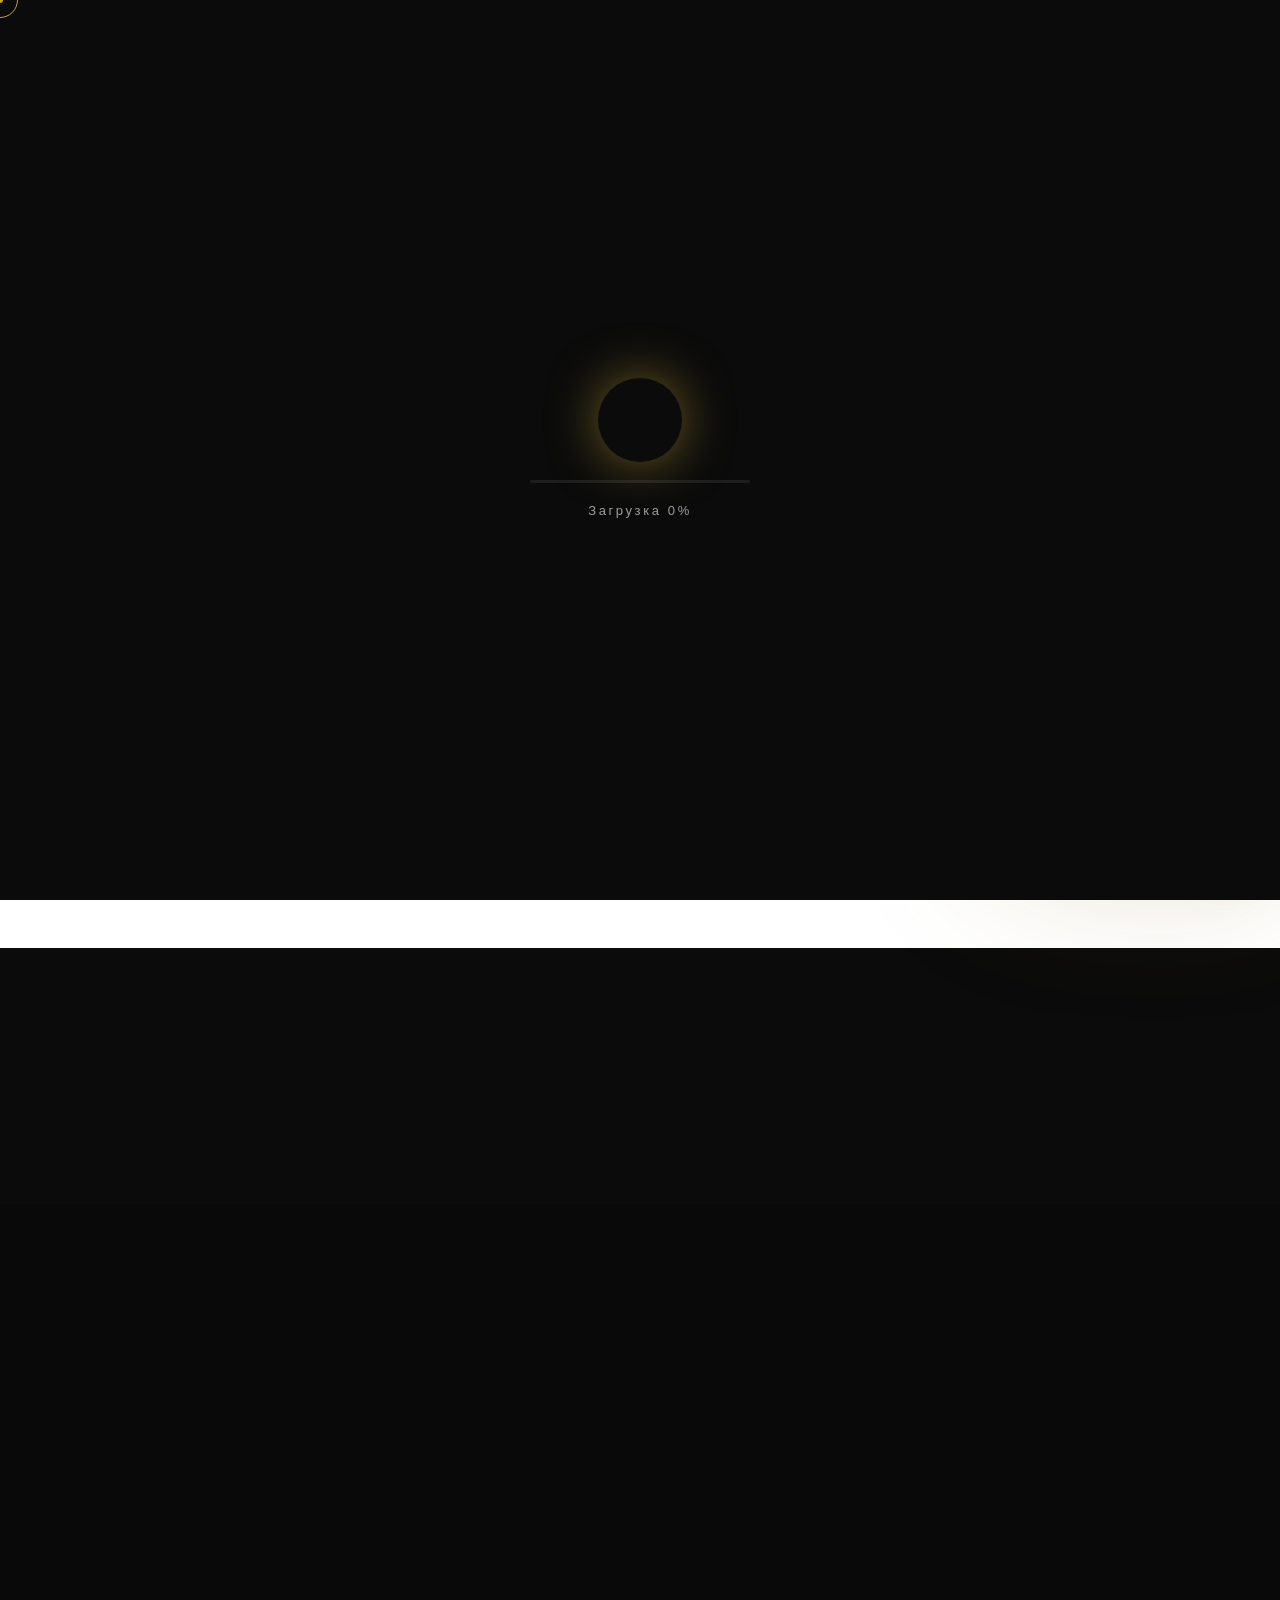
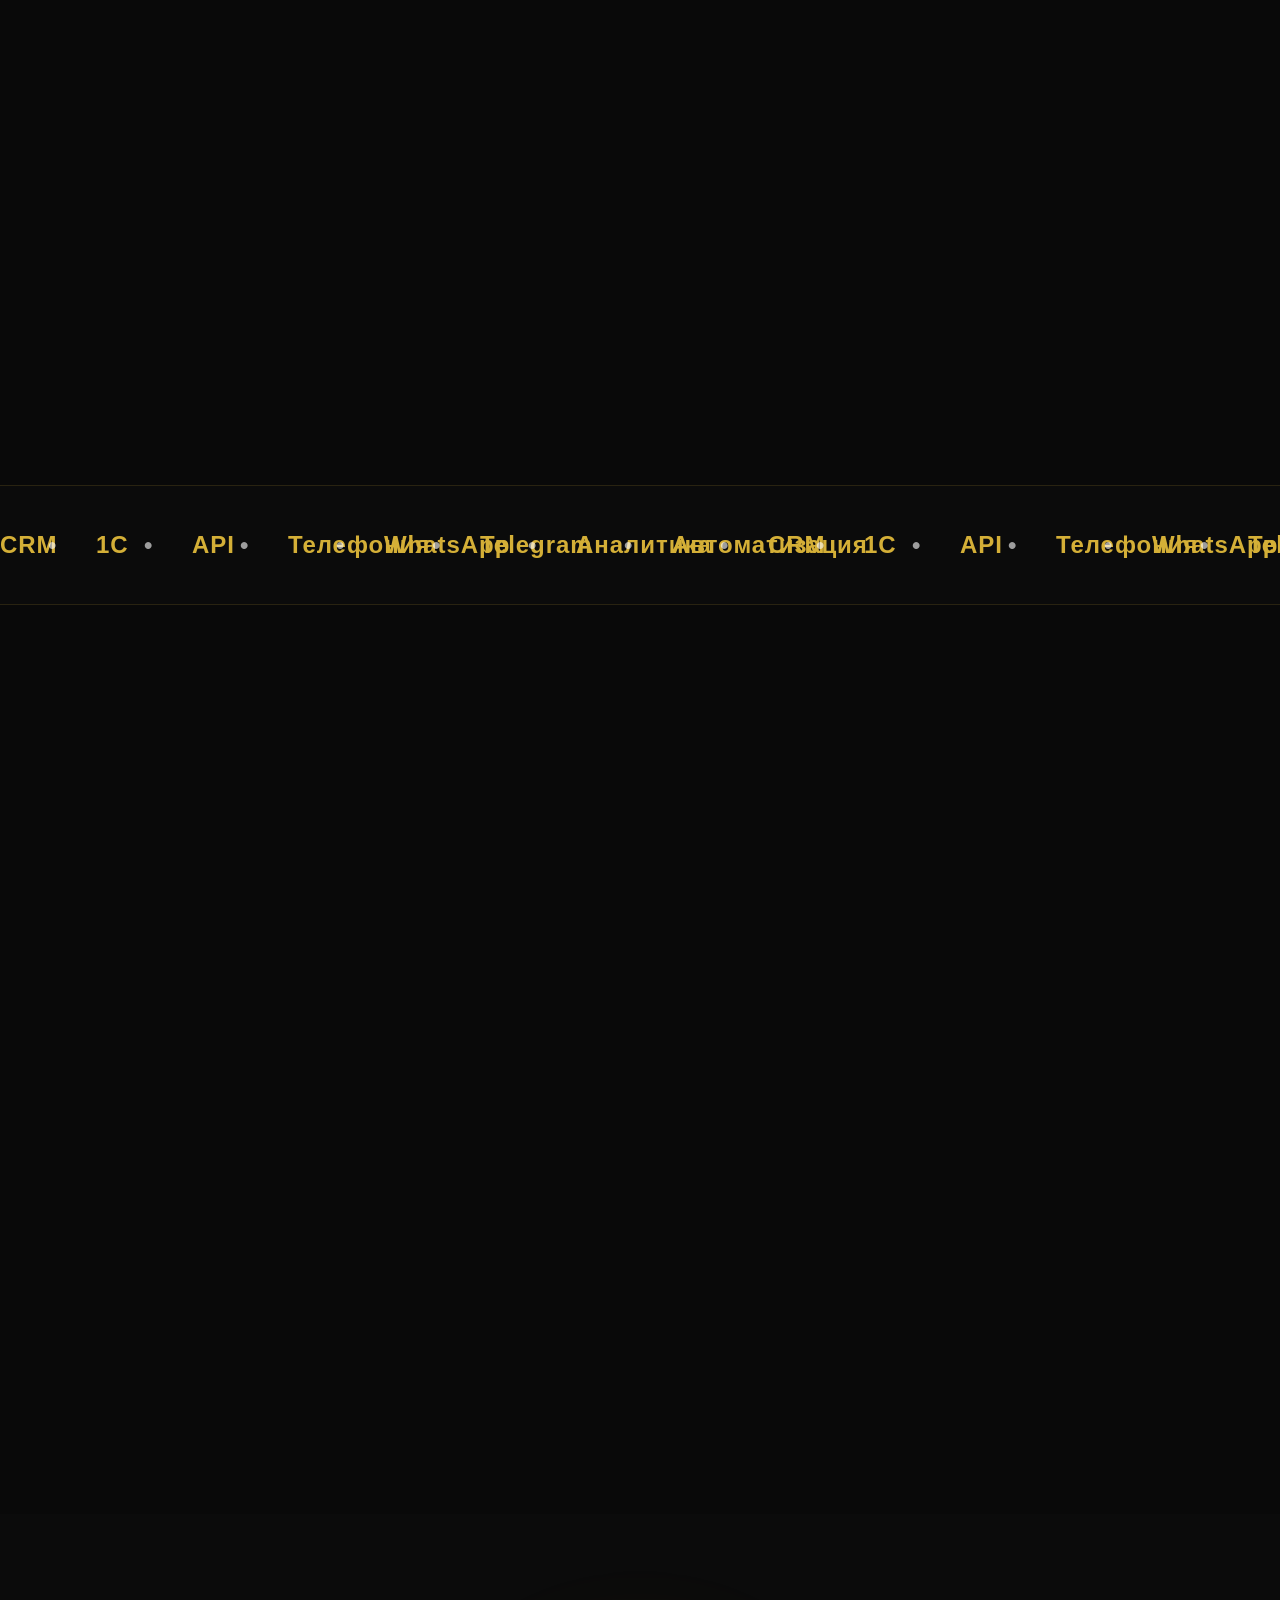
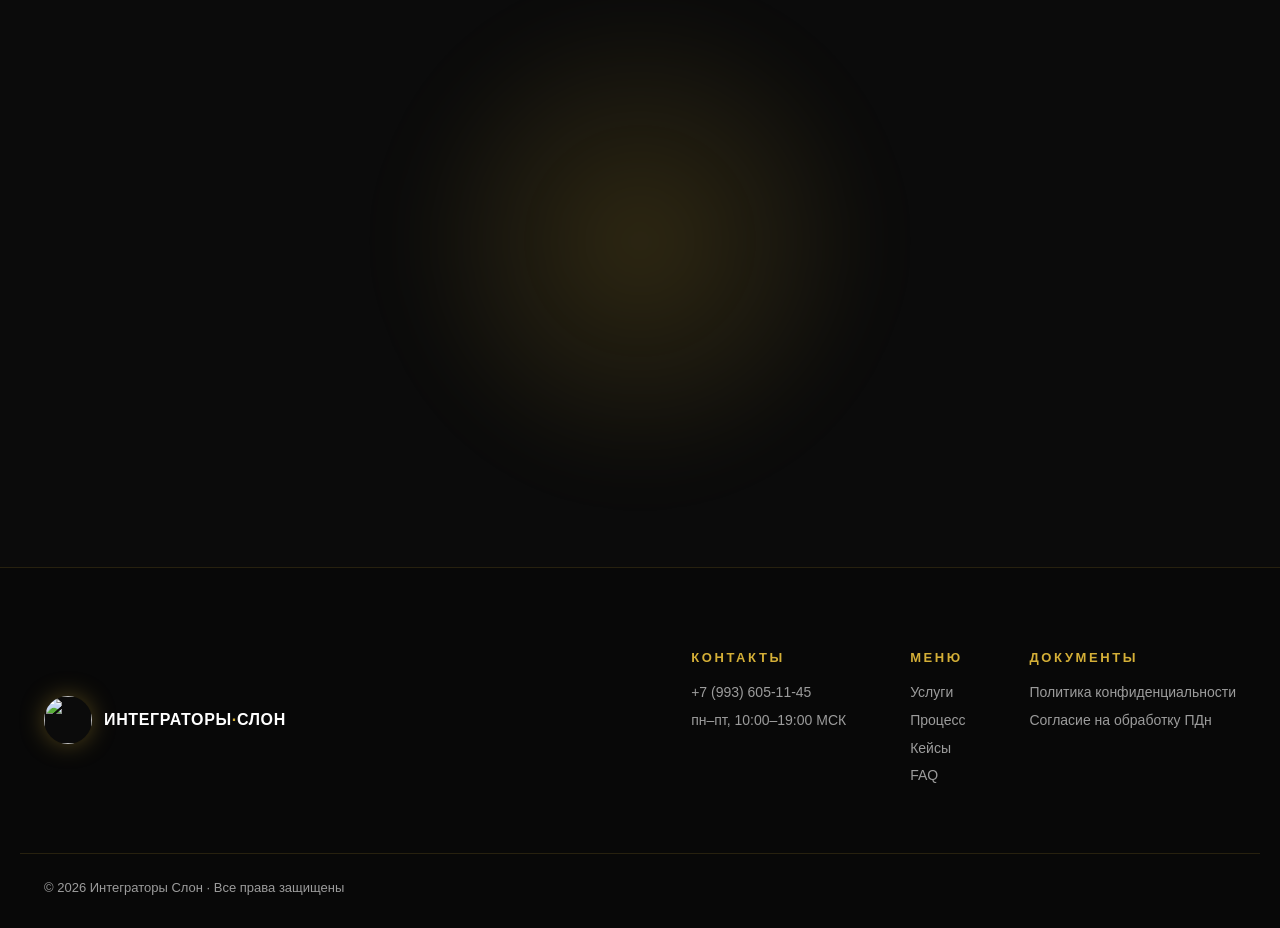
==== index.html @ 845da0de "Add files via upload" ====
<!DOCTYPE html>
<html lang="ru">
<head>
  <meta charset="UTF-8" />
  <meta name="viewport" content="width=device-width, initial-scale=1.0" />
  <meta name="description" content="Интеграторы Слон — внедрение и настройка Битрикс24, CRM, автоматизация, интеграции, обучение. Партнёр 1С‑Битрикс.">
  <meta name="theme-color" content="#0B0B0B">
  <meta http-equiv="Content-Security-Policy" content="default-src 'self'; style-src 'self' 'unsafe-inline' https://fonts.googleapis.com; font-src https://fonts.gstatic.com; script-src 'self'; img-src 'self' data:; connect-src 'self';">
  <title>Интеграторы Слон — настройка Битрикс24 под ваш бизнес</title>
  <link rel="icon" href="data:image/svg+xml,%3Csvg xmlns='http://www.w3.org/2000/svg' viewBox='0 0 24 24'%3E%3Crect width='24' height='24' rx='6' fill='%23D4AF37'/%3E%3Ctext x='12' y='17' font-family='Inter,sans-serif' font-size='14' font-weight='800' text-anchor='middle' fill='%230B0B0B'%3EБ%3C/text%3E%3C/svg%3E">
  <link rel="preconnect" href="https://fonts.googleapis.com">
  <link rel="preconnect" href="https://fonts.gstatic.com" crossorigin>
  <link href="https://fonts.googleapis.com/css2?family=Inter:wght@300;400;500;600;700;800&family=Space+Grotesk:wght@500;600;700&display=swap" rel="stylesheet">
  <link rel="stylesheet" href="styles.css">
</head>
<body>
  <!-- Skip link for keyboard nav -->
  <a class="skip-link" href="#main">Перейти к содержимому</a>

  <!-- Preloader -->
  <div class="preloader" id="preloader" aria-hidden="true">
    <div class="preloader__logo" role="img" aria-label="Логотип"></div>
    <div class="preloader__bar"><div class="preloader__fill" id="preloaderFill"></div></div>
    <div class="preloader__txt">Загрузка <span id="preloaderPct">0</span>%</div>
  </div>

  <!-- Scroll progress -->
  <div class="scroll-progress" id="scrollProgress" aria-hidden="true"></div>

  <!-- Custom cursor -->
  <div class="cursor" id="cursor" aria-hidden="true">
    <div class="cursor__dot"></div>
    <div class="cursor__ring"></div>
  </div>

  <!-- Background layers -->
  <div class="bg-grid" aria-hidden="true"></div>
  <div class="bg-mesh" aria-hidden="true">
    <span></span><span></span><span></span>
  </div>
  <canvas id="particles" aria-hidden="true"></canvas>

  <header class="header" id="header">
    <div class="container header__inner">
      <a href="#" class="logo" aria-label="Интеграторы Слон — на главную">
        <img class="logo__mark" src="logo.jpg" alt="" width="48" height="48" decoding="async">
        <span class="logo__text">ИНТЕГРАТОРЫ<span class="logo__dot">·</span>СЛОН</span>
      </a>
      <nav class="nav" id="nav" aria-label="Главное меню">
        <a href="#services" data-spy="services">Услуги</a>
        <a href="#process" data-spy="process">Процесс</a>
        <a href="#cases" data-spy="cases">Кейсы</a>
        <a href="#reviews" data-spy="reviews">Отзывы</a>
        <a href="#faq" data-spy="faq">FAQ</a>
        <a href="#cta" data-spy="cta">Контакты</a>
      </nav>
      <a href="#cta" class="btn btn--primary header__cta magnetic" data-magnetic>Консультация</a>
      <button class="burger" id="burger" aria-label="Открыть меню" aria-expanded="false"><span></span><span></span><span></span></button>
    </div>
  </header>

  <main id="main">

  <section class="hero" data-parallax>
    <div class="hero__glow" data-parallax-speed="0.2"></div>

    <div class="cube-stage" data-parallax-speed="0.4" aria-hidden="true">
      <div class="cube">
        <div class="cube__face cube__face--front">Б</div>
        <div class="cube__face cube__face--back">24</div>
        <div class="cube__face cube__face--right">CRM</div>
        <div class="cube__face cube__face--left">1С</div>
        <div class="cube__face cube__face--top">API</div>
        <div class="cube__face cube__face--bottom">PRO</div>
      </div>
    </div>

    <div class="container hero__inner">
      <div class="hero__tag reveal">
        <span class="hero__tag-dot"></span>
        Сертифицированный партнёр 1С‑Битрикс
      </div>
      <h1 class="hero__title reveal" data-split>Настроим Битрикс24 под ваш бизнес</h1>
      <p class="hero__sub reveal">CRM, автоматизация, интеграции и обучение «под ключ».</p>
      <div class="hero__actions reveal">
        <a href="#cta" class="btn btn--primary magnetic" data-magnetic>Получить консультацию</a>
        <a href="#services" class="btn btn--ghost magnetic" data-magnetic>Смотреть услуги</a>
      </div>
      <div class="hero__mini reveal">
        <div><strong>320+</strong> проектов</div>
        <div><strong>4.9</strong> рейтинг</div>
        <div><strong>48ч</strong> запуск</div>
      </div>
    </div>
    <div class="scroll-hint" aria-hidden="true"><span></span></div>
  </section>

  <section class="stats">
    <div class="container stats__grid">
      <div class="stat-card reveal">
        <div class="stat-card__num" data-count="320">0</div>
        <div class="stat-card__plus">+</div>
        <div class="stat-card__label">проектов</div>
      </div>
      <div class="stat-card reveal">
        <div class="stat-card__num" data-count="9">0</div>
        <div class="stat-card__plus">лет</div>
        <div class="stat-card__label">опыт команды</div>
      </div>
      <div class="stat-card reveal">
        <div class="stat-card__num" data-count="48">0</div>
        <div class="stat-card__plus">ч</div>
        <div class="stat-card__label">средний срок старта</div>
      </div>
      <div class="stat-card reveal">
        <div class="stat-card__num" data-count="98">0</div>
        <div class="stat-card__plus">%</div>
        <div class="stat-card__label">довольных клиентов</div>
      </div>
    </div>
  </section>

  <section class="services" id="services">
    <div class="container">
      <div class="section-head reveal">
        <span class="eyebrow">Услуги</span>
        <h2>Что мы делаем</h2>
      </div>

      <div class="services__grid">
        <article class="srv tilt reveal" data-modal="tg">
          <div class="srv__icon"><svg viewBox="0 0 24 24" fill="none"><path d="M21 4L2 11l6 2 2 6 11-15z" stroke="currentColor" stroke-width="1.8" stroke-linejoin="round"/><path d="M10 13l5-5" stroke="currentColor" stroke-width="1.8" stroke-linecap="round"/></svg></div>
          <h3>Telegram‑боты и интеграции</h3>
          <p>Продажи, поддержка, интеграция с CRM, TG‑приложения.</p>
          <span class="srv__arrow">→</span>
        </article>

        <article class="srv tilt reveal" data-modal="funnel">
          <div class="srv__icon"><svg viewBox="0 0 24 24" fill="none"><path d="M3 4h18l-7 9v6l-4 2v-8L3 4z" stroke="currentColor" stroke-width="1.8" stroke-linejoin="round"/></svg></div>
          <h3>Воронки продаж</h3>
          <p>Внедрение и настройка под ваши процессы.</p>
          <span class="srv__arrow">→</span>
        </article>

        <article class="srv tilt reveal" data-modal="integ">
          <div class="srv__icon"><svg viewBox="0 0 24 24" fill="none"><circle cx="6" cy="6" r="2.5" stroke="currentColor" stroke-width="1.8"/><circle cx="18" cy="18" r="2.5" stroke="currentColor" stroke-width="1.8"/><path d="M8 8l8 8" stroke="currentColor" stroke-width="1.8" stroke-linecap="round"/><path d="M14 4h6v6" stroke="currentColor" stroke-width="1.8" stroke-linecap="round" stroke-linejoin="round"/></svg></div>
          <h3>Интеграции CRM</h3>
          <p>Сайт, Avito и другие системы.</p>
          <span class="srv__arrow">→</span>
        </article>

        <article class="srv tilt reveal" data-modal="bi">
          <div class="srv__icon"><svg viewBox="0 0 24 24" fill="none"><path d="M4 20V10M10 20V4M16 20v-7M22 20H2" stroke="currentColor" stroke-width="1.8" stroke-linecap="round"/></svg></div>
          <h3>BI и аналитика</h3>
          <p>Настройка BI и интеграция с CRM.</p>
          <span class="srv__arrow">→</span>
        </article>

        <article class="srv tilt reveal" data-modal="web">
          <div class="srv__icon"><svg viewBox="0 0 24 24" fill="none"><rect x="3" y="4" width="18" height="14" rx="2" stroke="currentColor" stroke-width="1.8"/><path d="M3 8h18M7 13l-2 2 2 2M11 13l2 2-2 2" stroke="currentColor" stroke-width="1.8" stroke-linecap="round" stroke-linejoin="round"/></svg></div>
          <h3>Разработка сайтов</h3>
          <p>Лендинги, корпоративные, e‑commerce.</p>
          <span class="srv__arrow">→</span>
        </article>

        <article class="srv tilt reveal" data-modal="app">
          <div class="srv__icon"><svg viewBox="0 0 24 24" fill="none"><rect x="6" y="2" width="12" height="20" rx="2.5" stroke="currentColor" stroke-width="1.8"/><circle cx="12" cy="18" r="1" fill="currentColor"/></svg></div>
          <h3>Разработка приложений</h3>
          <p>Мобильные и web‑приложения.</p>
          <span class="srv__arrow">→</span>
        </article>

        <article class="srv tilt reveal" data-modal="auto">
          <div class="srv__icon"><svg viewBox="0 0 24 24" fill="none"><circle cx="12" cy="12" r="3" stroke="currentColor" stroke-width="1.8"/><path d="M19 12a7 7 0 11-7-7M19 3v4h-4" stroke="currentColor" stroke-width="1.8" stroke-linecap="round" stroke-linejoin="round"/></svg></div>
          <h3>Автоматизация в CRM</h3>
          <p>Роботы, триггеры, бизнес‑процессы.</p>
          <span class="srv__arrow">→</span>
        </article>

        <article class="srv tilt reveal" data-modal="catalog">
          <div class="srv__icon"><svg viewBox="0 0 24 24" fill="none"><rect x="3" y="3" width="7" height="7" rx="1.5" stroke="currentColor" stroke-width="1.8"/><rect x="14" y="3" width="7" height="7" rx="1.5" stroke="currentColor" stroke-width="1.8"/><rect x="3" y="14" width="7" height="7" rx="1.5" stroke="currentColor" stroke-width="1.8"/><rect x="14" y="14" width="7" height="7" rx="1.5" stroke="currentColor" stroke-width="1.8"/></svg></div>
          <h3>Каталог товаров</h3>
          <p>Структура, свойства, синхронизация.</p>
          <span class="srv__arrow">→</span>
        </article>

        <article class="srv tilt reveal" data-modal="phone">
          <div class="srv__icon"><svg viewBox="0 0 24 24" fill="none"><path d="M22 16.92v3a2 2 0 01-2.18 2 19.79 19.79 0 01-8.63-3.07 19.5 19.5 0 01-6-6A19.79 19.79 0 012.12 4.18 2 2 0 014.11 2h3a2 2 0 012 1.72c.13.96.37 1.9.72 2.81a2 2 0 01-.45 2.11L8.09 9.91a16 16 0 006 6l1.27-1.27a2 2 0 012.11-.45c.91.35 1.85.59 2.81.72A2 2 0 0122 16.92z" stroke="currentColor" stroke-width="1.8" stroke-linejoin="round"/></svg></div>
          <h3>Телефония</h3>
          <p>SIP, виртуальные АТС, запись звонков.</p>
          <span class="srv__arrow">→</span>
        </article>

        <article class="srv tilt reveal" data-modal="onec">
          <div class="srv__icon"><svg viewBox="0 0 24 24" fill="none"><rect x="3" y="3" width="18" height="18" rx="3" stroke="currentColor" stroke-width="1.8"/><path d="M9 9l2-1v8M14 15h3" stroke="currentColor" stroke-width="1.8" stroke-linecap="round" stroke-linejoin="round"/></svg></div>
          <h3>Интеграция с 1С</h3>
          <p>Обмен данными в обе стороны.</p>
          <span class="srv__arrow">→</span>
        </article>

        <article class="srv tilt reveal" data-modal="portal">
          <div class="srv__icon"><svg viewBox="0 0 24 24" fill="none"><path d="M3 21V8l9-5 9 5v13" stroke="currentColor" stroke-width="1.8" stroke-linejoin="round"/><path d="M9 21v-7h6v7M3 21h18" stroke="currentColor" stroke-width="1.8" stroke-linecap="round"/></svg></div>
          <h3>Внутренний портал компании</h3>
          <p>Структура, задачи, документы.</p>
          <span class="srv__arrow">→</span>
        </article>

        <article class="srv tilt reveal" data-modal="edu">
          <div class="srv__icon"><svg viewBox="0 0 24 24" fill="none"><path d="M2 9l10-5 10 5-10 5L2 9z" stroke="currentColor" stroke-width="1.8" stroke-linejoin="round"/><path d="M6 11v5a6 6 0 0012 0v-5M22 9v5" stroke="currentColor" stroke-width="1.8" stroke-linecap="round"/></svg></div>
          <h3>Обучение сотрудников</h3>
          <p>Тренинги, инструкции, база знаний.</p>
          <span class="srv__arrow">→</span>
        </article>
      </div>
    </div>
  </section>

  <section class="process" id="process">
    <div class="container">
      <div class="section-head reveal">
        <span class="eyebrow">Процесс</span>
        <h2>Четыре шага</h2>
      </div>

      <div class="process__wrap">
        <svg class="process__svg" viewBox="0 0 1200 80" preserveAspectRatio="none" aria-hidden="true">
          <defs>
            <linearGradient id="lineGrad" x1="0" y1="0" x2="1" y2="0">
              <stop offset="0" stop-color="#D4AF37" stop-opacity="0"/>
              <stop offset=".5" stop-color="#D4AF37" stop-opacity=".7"/>
              <stop offset="1" stop-color="#D4AF37" stop-opacity="0"/>
            </linearGradient>
          </defs>
          <path id="processPath" d="M0 40 C 200 0, 400 80, 600 40 S 1000 0, 1200 40" stroke="url(#lineGrad)" stroke-width="2" fill="none" stroke-dasharray="2000" stroke-dashoffset="2000"/>
        </svg>
        <div class="process__grid">
          <div class="step reveal"><div class="step__num">01</div><h3>Аудит</h3><p>Изучаем процессы.</p></div>
          <div class="step reveal"><div class="step__num">02</div><h3>План</h3><p>ТЗ и роадмап.</p></div>
          <div class="step reveal"><div class="step__num">03</div><h3>Настройка</h3><p>Внедряем и тестируем.</p></div>
          <div class="step reveal"><div class="step__num">04</div><h3>Запуск</h3><p>Обучение и поддержка.</p></div>
        </div>
      </div>
    </div>
  </section>

  <section class="cases" id="cases">
    <div class="container">
      <div class="section-head reveal">
        <span class="eyebrow">Кейсы</span>
        <h2>Реальные результаты</h2>
      </div>

      <div class="cases__filter reveal" role="tablist" aria-label="Фильтр кейсов">
        <button class="case-filter is-active" data-filter="all">Все</button>
        <button class="case-filter" data-filter="retail">Ритейл</button>
        <button class="case-filter" data-filter="b2b">B2B</button>
        <button class="case-filter" data-filter="service">Услуги</button>
        <button class="case-filter" data-filter="prod">Производство</button>
      </div>

      <div class="cases__grid" id="casesGrid">
        <article class="case-card reveal" data-cat="retail"><div class="case-card__tag">Ритейл</div><h3>Сеть магазинов косметики</h3><p>+47% повторных продаж за 3 месяца</p><div class="case-card__metric"><b>+47%</b><span>повторные</span></div></article>
        <article class="case-card reveal" data-cat="b2b"><div class="case-card__tag">B2B</div><h3>Поставщик оборудования</h3><p>Сократили цикл сделки в 2 раза</p><div class="case-card__metric"><b>×2</b><span>скорость</span></div></article>
        <article class="case-card reveal" data-cat="service"><div class="case-card__tag">Услуги</div><h3>Клиника эстетической медицины</h3><p>Автоматизировали запись клиентов</p><div class="case-card__metric"><b>+62%</b><span>загрузка</span></div></article>
        <article class="case-card reveal" data-cat="prod"><div class="case-card__tag">Производство</div><h3>Завод металлоконструкций</h3><p>Связали 1С и Битрикс24</p><div class="case-card__metric"><b>−38%</b><span>ошибки</span></div></article>
        <article class="case-card reveal" data-cat="retail"><div class="case-card__tag">Ритейл</div><h3>Маркетплейс одежды</h3><p>Внедрили омниканальные продажи</p><div class="case-card__metric"><b>+120</b><span>лидов/день</span></div></article>
        <article class="case-card reveal" data-cat="b2b"><div class="case-card__tag">B2B</div><h3>IT‑интегратор</h3><p>Настроили проектное управление</p><div class="case-card__metric"><b>+31%</b><span>выручка</span></div></article>
      </div>
    </div>
  </section>

  <section class="advantages" id="advantages">
    <div class="container">
      <div class="section-head reveal">
        <span class="eyebrow">Преимущества</span>
        <h2>Почему мы</h2>
      </div>
      <div class="adv__grid">
        <div class="adv reveal"><span class="adv__check">✓</span><div><h3>Сертификаты</h3><p>Официальный партнёр.</p></div></div>
        <div class="adv reveal"><span class="adv__check">✓</span><div><h3>Под ключ</h3><p>Без подрядчиков‑прослоек.</p></div></div>
        <div class="adv reveal"><span class="adv__check">✓</span><div><h3>Быстрый старт</h3><p>Запуск за 48 часов.</p></div></div>
        <div class="adv reveal"><span class="adv__check">✓</span><div><h3>Фикс‑цена</h3><p>Без сюрпризов в смете.</p></div></div>
      </div>
    </div>
  </section>

  <section class="reviews" id="reviews">
    <div class="container">
      <div class="section-head reveal">
        <span class="eyebrow">Отзывы</span>
        <h2>Слово клиентам</h2>
      </div>
      <div class="reviews__slider reveal" id="reviewsSlider">
        <div class="reviews__track" id="reviewsTrack">
          <figure class="review">
            <div class="review__stars">★★★★★</div>
            <blockquote>«Внедрили CRM за неделю, команда сразу начала работать. Уровень сервиса — выше ожиданий.»</blockquote>
            <figcaption><strong>Анна К.</strong><span>директор по продажам</span></figcaption>
          </figure>
          <figure class="review">
            <div class="review__stars">★★★★★</div>
            <blockquote>«После интеграции с 1С — мы наконец-то видим всю картину по клиентам в одном окне.»</blockquote>
            <figcaption><strong>Михаил Л.</strong><span>CEO, B2B</span></figcaption>
          </figure>
          <figure class="review">
            <div class="review__stars">★★★★★</div>
            <blockquote>«Прозрачные сроки и фиксированный бюджет. Без неожиданных счетов в конце месяца.»</blockquote>
            <figcaption><strong>Дарья В.</strong><span>финансовый директор</span></figcaption>
          </figure>
          <figure class="review">
            <div class="review__stars">★★★★★</div>
            <blockquote>«Автоматизация процессов сэкономила команде около 30 часов в неделю.»</blockquote>
            <figcaption><strong>Игорь С.</strong><span>руководитель отдела</span></figcaption>
          </figure>
        </div>
        <div class="reviews__nav">
          <button class="rev-btn" id="revPrev" aria-label="Предыдущий отзыв">←</button>
          <div class="rev-dots" id="revDots"></div>
          <button class="rev-btn" id="revNext" aria-label="Следующий отзыв">→</button>
        </div>
      </div>
    </div>
  </section>

  <section class="marquee" aria-hidden="true">
    <div class="marquee__track">
      <span>CRM</span><span>•</span><span>1С</span><span>•</span><span>API</span><span>•</span>
      <span>Телефония</span><span>•</span><span>WhatsApp</span><span>•</span><span>Telegram</span><span>•</span>
      <span>Аналитика</span><span>•</span><span>Автоматизация</span><span>•</span>
      <span>CRM</span><span>•</span><span>1С</span><span>•</span><span>API</span><span>•</span>
      <span>Телефония</span><span>•</span><span>WhatsApp</span><span>•</span><span>Telegram</span><span>•</span>
      <span>Аналитика</span><span>•</span><span>Автоматизация</span><span>•</span>
    </div>
  </section>

  <section class="faq" id="faq">
    <div class="container faq__wrap">
      <div class="section-head reveal">
        <span class="eyebrow">FAQ</span>
        <h2>Частые вопросы</h2>
      </div>
      <div class="faq__list">
        <details class="faq__item reveal"><summary>С чего начать?<span class="faq__plus"></span></summary><p>Оставьте заявку — проведём бесплатную консультацию и подготовим план работ под ваш бизнес.</p></details>
        <details class="faq__item reveal"><summary>Сроки запуска?<span class="faq__plus"></span></summary><p>Базовая конфигурация — 2–5 дней. Полное внедрение — от 2 недель.</p></details>
        <details class="faq__item reveal"><summary>Работаете с облаком и коробкой?<span class="faq__plus"></span></summary><p>Да, поддерживаем обе версии Битрикс24.</p></details>
        <details class="faq__item reveal"><summary>Есть ли поддержка после запуска?<span class="faq__plus"></span></summary><p>Да, сопровождаем проект и помогаем команде в процессе.</p></details>
        <details class="faq__item reveal"><summary>Делаете интеграцию с 1С?<span class="faq__plus"></span></summary><p>Да, настраиваем обмен с любой конфигурацией 1С.</p></details>
        <details class="faq__item reveal"><summary>Как обсудить стоимость?<span class="faq__plus"></span></summary><p>Стоимость рассчитываем под задачу. Свяжитесь с нами — обсудим объём работ.</p></details>
      </div>
    </div>
  </section>

  <section class="cta" id="cta">
    <div class="cta__glow"></div>
    <div class="container cta__inner">
      <div class="reveal">
        <span class="eyebrow">Контакты</span>
        <h2>Готовы обсудить?</h2>
        <p class="cta__sub">Оставьте контакт — перезвоним за 15 минут.</p>
      </div>
      <form class="cta__form reveal" id="leadForm" novalidate autocomplete="on">
        <div class="cta__fields">
          <div class="field">
            <input type="text" name="name" id="fName" placeholder="Имя" required minlength="2" maxlength="50" autocomplete="name" aria-label="Ваше имя">
            <span class="field__err" id="errName"></span>
          </div>
          <div class="field">
            <input type="tel" name="phone" id="fPhone" placeholder="+7 (___) ___‑__‑__" required autocomplete="tel" inputmode="tel" aria-label="Телефон">
            <span class="field__err" id="errPhone"></span>
          </div>
          <button type="submit" class="btn btn--primary magnetic" data-magnetic id="leadSubmit">Отправить</button>
        </div>
        <!-- Honeypot -->
        <input type="text" name="website" class="honeypot" tabindex="-1" autocomplete="off" aria-hidden="true">
        <label class="agree field" for="fAgree">
          <input type="checkbox" id="fAgree" name="agree" required>
          <span class="agree__box" aria-hidden="true"></span>
          <span class="agree__text">Я согласен(‑на) на <a href="privacy.html" target="_blank" rel="noopener noreferrer">обработку персональных данных</a> в соответствии с 152‑ФЗ</span>
        </label>
        <span class="field__err" id="errAgree"></span>
      </form>
    </div>
  </section>

  </main>

  <footer class="footer">
    <div class="container footer__inner">
      <div class="footer__brand">
        <img class="logo__mark" src="logo.jpg" alt="" width="48" height="48" decoding="async" loading="lazy">
        <span>ИНТЕГРАТОРЫ<span class="logo__dot">·</span>СЛОН</span>
      </div>
      <div class="footer__cols">
        <div>
          <h4>Контакты</h4>
          <p><a href="tel:+79936051145">+7 (993) 605‑11‑45</a></p>
          <p>пн–пт, 10:00–19:00 МСК</p>
        </div>
        <div>
          <h4>Меню</h4>
          <a href="#services">Услуги</a>
          <a href="#process">Процесс</a>
          <a href="#cases">Кейсы</a>
          <a href="#faq">FAQ</a>
        </div>
        <div>
          <h4>Документы</h4>
          <a href="privacy.html" target="_blank" rel="noopener noreferrer">Политика конфиденциальности</a>
          <a href="privacy.html#consent" target="_blank" rel="noopener noreferrer">Согласие на обработку ПДн</a>
        </div>
      </div>
    </div>
    <div class="footer__bottom container">© 2026 Интеграторы Слон · Все права защищены</div>
  </footer>

  <!-- Floating UI -->
  <button class="back-top" id="backTop" aria-label="Наверх">↑</button>

  <button class="chat-fab" id="chatFab" aria-label="Открыть чат">
    <svg viewBox="0 0 24 24" fill="none" aria-hidden="true"><path d="M4 5h16v11H7l-3 3V5z" stroke="currentColor" stroke-width="2" stroke-linejoin="round"/></svg>
    <span class="chat-fab__pulse"></span>
  </button>

  <!-- Toast container -->
  <div class="toasts" id="toasts" aria-live="polite" aria-atomic="true"></div>

  <!-- Modal -->
  <div class="modal" id="modal" aria-hidden="true" role="dialog" aria-modal="true" aria-labelledby="modalTitle">
    <div class="modal__backdrop" data-close></div>
    <div class="modal__panel">
      <button class="modal__close" data-close aria-label="Закрыть">×</button>
      <h3 id="modalTitle">Заголовок</h3>
      <p id="modalText">Описание</p>
      <ul id="modalList"></ul>
      <a href="#cta" class="btn btn--primary magnetic" data-magnetic data-close>Обсудить</a>
    </div>
  </div>

  <!-- Chat widget -->
  <div class="chat" id="chat" aria-hidden="true">
    <div class="chat__head">
      <div class="chat__title">Онлайн‑консультант</div>
      <button class="chat__close" id="chatClose" aria-label="Закрыть">×</button>
    </div>
    <div class="chat__body" id="chatBody">
      <div class="msg msg--bot">Здравствуйте! Чем помочь по Битрикс24?</div>
    </div>
    <form class="chat__form" id="chatForm">
      <input type="text" id="chatInput" placeholder="Ваш вопрос…" maxlength="200" autocomplete="off">
      <button type="submit" aria-label="Отправить">→</button>
    </form>
  </div>

  <!-- Audit popup -->
  <div class="popup" id="popup" aria-hidden="true" role="dialog" aria-modal="true" aria-labelledby="popupTitle">
    <div class="popup__backdrop" data-popup-close></div>
    <div class="popup__panel">
      <button class="popup__close" data-popup-close aria-label="Закрыть">×</button>
      <div class="popup__badge">Бесплатно</div>
      <h3 id="popupTitle">Получите аудит Битрикс24</h3>
      <p class="popup__sub">Разберём вашу систему и пришлём план улучшений за 1 день.</p>
      <form class="popup__form" id="popupForm" novalidate autocomplete="on">
        <div class="field">
          <input type="text" name="name" id="pName" placeholder="Ваше имя" required minlength="2" maxlength="50" autocomplete="name" aria-label="Имя">
          <span class="field__err" id="pErrName"></span>
        </div>
        <div class="field">
          <input type="tel" name="phone" id="pPhone" placeholder="+7 (___) ___‑__‑__" required autocomplete="tel" inputmode="tel" aria-label="Телефон">
          <span class="field__err" id="pErrPhone"></span>
        </div>
        <div class="field">
          <input type="email" name="email" id="pEmail" placeholder="Email" autocomplete="email" inputmode="email" aria-label="Email">
          <span class="field__err" id="pErrEmail"></span>
        </div>
        <!-- Honeypot -->
        <input type="text" name="website" class="honeypot" tabindex="-1" autocomplete="off" aria-hidden="true">
        <label class="agree field" for="pAgree">
          <input type="checkbox" id="pAgree" name="agree" required>
          <span class="agree__box" aria-hidden="true"></span>
          <span class="agree__text">Согласен(‑на) на <a href="privacy.html" target="_blank" rel="noopener noreferrer">обработку персональных данных</a></span>
        </label>
        <span class="field__err" id="pErrAgree"></span>
        <button type="submit" class="btn btn--primary" id="popupSubmit">Получить бесплатный аудит</button>
        <p class="popup__priv">Перезвоним в течение 15 минут</p>
      </form>
    </div>
  </div>

  <script src="app.js" defer></script>
</body>
</html>
---- styles.css ----
:root {
  --bg: #0B0B0B;
  --bg-soft: #090909;
  --bg-card: rgba(255, 255, 255, 0.03);
  --gold: #D4AF37;
  --gold-2: #f5cf4c;
  --gold-soft: rgba(212, 175, 55, 0.5);
  --gold-line: rgba(212, 175, 55, 0.15);
  --text: #ffffff;
  --text-dim: rgba(255, 255, 255, 0.6);
  --radius-lg: 20px;
  --radius-md: 14px;
  --ease: cubic-bezier(.25,.8,.25,1);
  --ease-out: cubic-bezier(0.16, 1, 0.3, 1);
  --display: 'Space Grotesk', 'Inter', sans-serif;
}

* { box-sizing: border-box; margin: 0; padding: 0; min-width: 0; }
html { scroll-behavior: smooth; overflow-x: clip; }
body {
  font-family: 'Inter', sans-serif;
  background: var(--bg);
  color: var(--text);
  font-size: 16px;
  line-height: 1.55;
  overflow-x: clip;
  cursor: none;
  width: 100%;
  max-width: 100vw;
}
@media (hover: none) { body { cursor: auto; } }
a { color: inherit; text-decoration: none; }
img, svg { display: block; max-width: 100%; }
.container { max-width: 1240px; margin: 0 auto; padding: 0 24px; }
:focus-visible { outline: 2px solid var(--gold); outline-offset: 3px; border-radius: 4px; }
::selection { background: var(--gold); color: #0b0b0b; }

/* ===== Skip-link ===== */
.skip-link {
  position: absolute; top: -100px; left: 16px; z-index: 9999;
  background: var(--gold); color: #0b0b0b; padding: 10px 16px;
  border-radius: 8px; font-weight: 700;
  transition: top .25s;
}
.skip-link:focus { top: 12px; }

/* ===== Preloader ===== */
.preloader {
  position: fixed; inset: 0; z-index: 9000;
  background: var(--bg);
  display: flex; flex-direction: column; align-items: center; justify-content: center;
  gap: 18px;
  transition: opacity .6s var(--ease), visibility .6s;
}
.preloader.hidden { opacity: 0; visibility: hidden; pointer-events: none; }
.preloader__logo {
  width: 84px; height: 84px; border-radius: 50%;
  background: #0b0b0b url('logo.jpg') center/cover no-repeat;
  box-shadow: 0 0 50px rgba(212,175,55,.5);
  animation: bounce 1.2s ease-in-out infinite;
}
.preloader__mark { display: none; }
.preloader__bar {
  width: 220px; height: 3px; background: rgba(255,255,255,.08); border-radius: 4px; overflow: hidden;
}
.preloader__fill {
  height: 100%; width: 0;
  background: linear-gradient(90deg, var(--gold), var(--gold-2));
  transition: width .15s linear;
}
.preloader__txt { color: var(--text-dim); font-size: 13px; letter-spacing: .2em; }
@keyframes bounce { 0%,100%{transform:translateY(0);} 50%{transform:translateY(-8px);} }

/* ===== Scroll progress ===== */
.scroll-progress {
  position: fixed; top: 0; left: 0; height: 3px;
  width: 0%; z-index: 100;
  background: linear-gradient(90deg, var(--gold), var(--gold-2));
  box-shadow: 0 0 10px var(--gold);
  transition: width .1s linear;
}

/* ===== Custom cursor ===== */
.cursor { position: fixed; top: 0; left: 0; pointer-events: none; z-index: 9999; mix-blend-mode: difference; }
.cursor__dot {
  position: absolute; width: 6px; height: 6px; border-radius: 50%; background: var(--gold);
  transform: translate(-50%, -50%);
  transition: transform .15s var(--ease);
}
.cursor__ring {
  position: absolute; width: 36px; height: 36px; border-radius: 50%;
  border: 1.5px solid var(--gold);
  transform: translate(-50%, -50%);
  transition: width .3s var(--ease), height .3s var(--ease), border-color .3s, background .3s;
}
.cursor.is-hover .cursor__ring { width: 60px; height: 60px; background: rgba(212,175,55,.12); }
.cursor.is-down .cursor__dot { transform: translate(-50%, -50%) scale(2); }
@media (hover: none) { .cursor { display: none; } }

/* ===== Background ===== */
.bg-grid {
  position: fixed; inset: 0; z-index: 0; pointer-events: none;
  background-image:
    linear-gradient(rgba(212,175,55,.04) 1px, transparent 1px),
    linear-gradient(90deg, rgba(212,175,55,.04) 1px, transparent 1px);
  background-size: 60px 60px;
  -webkit-mask-image: radial-gradient(ellipse at center, black 30%, transparent 70%);
  mask-image: radial-gradient(ellipse at center, black 30%, transparent 70%);
}
.bg-mesh { position: fixed; inset: 0; z-index: 0; pointer-events: none; overflow: hidden; filter: blur(60px); }
.bg-mesh span {
  position: absolute; width: 460px; height: 460px; border-radius: 50%;
  opacity: .22; will-change: transform;
}
.bg-mesh span:nth-child(1) { background: radial-gradient(circle, var(--gold), transparent); top: -10%; left: -10%; animation: drift 26s ease-in-out infinite; }
.bg-mesh span:nth-child(2) { background: radial-gradient(circle, #7a5d12, transparent); bottom: -10%; right: -10%; animation: drift 32s ease-in-out infinite reverse; }
.bg-mesh span:nth-child(3) { display: none; }
@keyframes drift {
  0%,100% { transform: translate(0,0); }
  50% { transform: translate(60px, 40px); }
}
#particles {
  position: fixed; inset: 0; width: 100%; height: 100%;
  z-index: 0; pointer-events: none;
}
header, section, footer { position: relative; z-index: 1; }
main { overflow-x: clip; display: block; }
section { overflow-x: clip; }

/* ===== Header ===== */
.header {
  position: sticky; top: 0; z-index: 50;
  background: rgba(11, 11, 11, 0.7);
  backdrop-filter: blur(14px);
  -webkit-backdrop-filter: blur(14px);
  border-bottom: 1px solid var(--gold-line);
  transition: padding .3s;
}
.header.is-scrolled { background: rgba(11,11,11,.92); }
.header__inner {
  display: flex; align-items: center; justify-content: space-between;
  height: 76px;
}
.logo { display: flex; align-items: center; gap: 12px; font-weight: 800; letter-spacing: .04em; font-family: var(--display); min-width: 0; }
.logo__mark {
  width: 48px; height: 48px; border-radius: 50%;
  object-fit: cover; object-position: center;
  background: #0b0b0b;
  box-shadow: 0 0 24px rgba(212,175,55,.35);
  flex-shrink: 0;
  image-rendering: -webkit-optimize-contrast;
  display: block;
}
.logo__text { font-size: 16px; white-space: nowrap; overflow: hidden; text-overflow: ellipsis; }
.logo__dot { color: var(--gold); }

.nav { display: flex; gap: 32px; }
.nav a {
  font-size: 14px; color: var(--text-dim); position: relative;
  transition: color .3s var(--ease);
  padding: 4px 0;
}
.nav a::after {
  content:''; position:absolute; left:0; right:0; bottom:-6px;
  height:1px; background: var(--gold); transform: scaleX(0); transform-origin: left;
  transition: transform .35s var(--ease);
}
.nav a:hover, .nav a.is-active { color: var(--text); }
.nav a:hover::after, .nav a.is-active::after { transform: scaleX(1); }

.burger { display:none; width:36px; height:36px; background:none; border:none; cursor:pointer; }
.burger span { display:block; height:2px; background: var(--gold); margin:5px 4px; transition: .3s; }
.burger.is-open span:nth-child(1) { transform: translateY(7px) rotate(45deg); }
.burger.is-open span:nth-child(2) { opacity: 0; }
.burger.is-open span:nth-child(3) { transform: translateY(-7px) rotate(-45deg); }

/* ===== Buttons ===== */
.btn {
  display: inline-flex; align-items: center; justify-content: center;
  padding: 16px 32px; border-radius: var(--radius-md);
  font-weight: 600; font-size: 15px; letter-spacing: .01em;
  cursor: pointer; border: none; position: relative; overflow: hidden;
  transition: transform .3s var(--ease), box-shadow .3s var(--ease);
  font-family: inherit;
}
.btn--primary {
  background: linear-gradient(135deg, var(--gold), #c19b25);
  color: #0b0b0b;
  box-shadow: 0 8px 30px -8px rgba(212,175,55,.5);
}
.btn--primary:hover {
  box-shadow: 0 14px 40px -8px rgba(212,175,55,.7);
}
.btn--ghost {
  background: transparent; color: var(--gold);
  border: .8px solid var(--gold-soft);
}
.btn--ghost:hover {
  background: rgba(212,175,55,.08);
}
.btn:disabled { opacity: .5; cursor: not-allowed; }
.btn::after {
  content:''; position:absolute; left:var(--rx,50%); top:var(--ry,50%);
  width:0; height:0; border-radius:50%;
  background: rgba(255,255,255,.35);
  transform: translate(-50%,-50%);
  transition: width .6s ease, height .6s ease, opacity .8s ease;
  opacity: 0;
}
.btn:active::after { width: 400px; height: 400px; opacity: 1; transition: 0s; }

/* ===== Section common ===== */
section { padding: 120px 0; }
.section-head { text-align: center; margin-bottom: 64px; }
.section-head h2 {
  font-family: var(--display);
  font-size: clamp(34px, 5vw, 58px);
  font-weight: 700; line-height: 1.05; letter-spacing: -.02em;
}
.eyebrow {
  display: inline-block; font-size: 12px; letter-spacing: .25em; text-transform: uppercase;
  color: var(--gold); margin-bottom: 18px;
  padding: 6px 14px; border: .8px solid var(--gold-line); border-radius: 999px;
  background: rgba(212,175,55,.04);
}
.grad {
  background: linear-gradient(120deg, var(--gold), #fff3b0, var(--gold));
  background-size: 200% auto;
  -webkit-background-clip: text;
  background-clip: text;
  color: transparent;
  animation: shine 5s linear infinite;
}
@keyframes shine { to { background-position: 200% center; } }

/* ===== Hero ===== */
.hero {
  padding: 140px 0 120px;
  text-align: center;
  min-height: 92vh;
  display: flex; align-items: center;
  overflow: hidden;
  perspective: 1500px;
}
.hero__inner { width: 100%; position: relative; z-index: 2; }
.hero__glow {
  position: absolute; left: 50%; top: 40%;
  width: 900px; height: 900px; transform: translate(-50%, -50%);
  background: radial-gradient(closest-side, rgba(212,175,55,.25), transparent 70%);
  filter: blur(40px);
  z-index: 0;
  animation: pulse 6s ease-in-out infinite;
}
@keyframes pulse { 0%,100%{ transform:translate(-50%,-50%) scale(1);} 50%{ transform:translate(-50%,-50%) scale(1.15);} }

/* 3D Cube */
.cube-stage {
  position: absolute; right: 10%; top: 22%;
  width: 200px; height: 200px;
  perspective: 1200px;
  z-index: 1;
}
.cube {
  position: relative; width: 200px; height: 200px;
  transform-style: preserve-3d;
  animation: cubeRotate 18s linear infinite;
}
@keyframes cubeRotate {
  0% { transform: rotateX(-15deg) rotateY(0); }
  100% { transform: rotateX(-15deg) rotateY(360deg); }
}
.cube__face {
  position: absolute; width: 200px; height: 200px;
  display: grid; place-items: center;
  background: linear-gradient(135deg, rgba(212,175,55,.18), rgba(11,11,11,.85));
  border: 1px solid var(--gold-soft);
  font-family: var(--display); font-weight: 700; font-size: 60px;
  color: var(--gold);
  text-shadow: 0 0 30px rgba(212,175,55,.5);
  backdrop-filter: blur(6px);
  border-radius: 16px;
}
.cube__face--front  { transform: translateZ(100px); }
.cube__face--back   { transform: rotateY(180deg) translateZ(100px); }
.cube__face--right  { transform: rotateY(90deg)   translateZ(100px); font-size: 38px; }
.cube__face--left   { transform: rotateY(-90deg)  translateZ(100px); font-size: 50px; }
.cube__face--top    { transform: rotateX(90deg)   translateZ(100px); font-size: 42px; }
.cube__face--bottom { transform: rotateX(-90deg)  translateZ(100px); font-size: 38px; }

.hero__tag {
  display: inline-flex; align-items: center; gap: 10px;
  padding: 8px 18px; border-radius: 999px;
  border: .8px solid var(--gold-line);
  font-size: 13px; color: var(--gold);
  margin-bottom: 32px; background: rgba(212,175,55,.05);
}
.hero__tag-dot {
  width: 8px; height: 8px; border-radius: 50%; background: var(--gold);
  box-shadow: 0 0 10px var(--gold);
  animation: blink 1.5s ease-in-out infinite;
}
@keyframes blink { 0%,100%{opacity:1;} 50%{opacity:.3;} }

.hero__title {
  font-family: var(--display);
  font-size: clamp(40px, 7vw, 80px); font-weight: 700;
  line-height: 1.02; letter-spacing: -.03em; margin-bottom: 28px;
}
.hero__title .word { display: inline-block; white-space: nowrap; }
.hero__title .char {
  display: inline-block;
  opacity: 0; transform: translateY(20px);
  transition: opacity .6s var(--ease), transform .6s var(--ease);
}
.hero__title.is-split .char { opacity: 1; transform: translateY(0); }
.hero__sub { font-size: 18px; color: var(--text-dim); margin-bottom: 44px; }
.hero__actions { display: flex; gap: 18px; justify-content: center; flex-wrap: wrap; margin-bottom: 56px; }

.hero__mini {
  display: flex; gap: 36px; justify-content: center; flex-wrap: wrap;
  color: var(--text-dim); font-size: 14px;
}
.hero__mini strong { color: var(--gold); font-family: var(--display); font-size: 22px; display: block; }

.scroll-hint {
  position: absolute; left: 50%; bottom: 30px; transform: translateX(-50%);
  width: 24px; height: 40px; border-radius: 14px; border: 1px solid var(--gold-soft);
  z-index: 2;
}
.scroll-hint span {
  position: absolute; left: 50%; top: 8px;
  width: 4px; height: 8px; border-radius: 2px; background: var(--gold);
  transform: translateX(-50%);
  animation: scroll-bounce 1.8s ease-in-out infinite;
}
@keyframes scroll-bounce { 0%,100% { top: 8px; opacity:1;} 50% { top: 22px; opacity:.3;} }

/* ===== Magnetic ===== */
.magnetic { transition: transform .3s var(--ease); }

/* ===== Stats ===== */
.stats { padding: 80px 0 60px; }
.stats__grid {
  display: grid; grid-template-columns: repeat(4, 1fr); gap: 20px;
}
.stat-card {
  background: var(--bg-card); border: .8px solid var(--gold-line);
  border-radius: var(--radius-lg); padding: 32px 24px;
  text-align: center; position: relative; overflow: hidden;
  transition: transform .4s var(--ease), border-color .4s var(--ease);
}
.stat-card::before {
  content:''; position:absolute; inset:0;
  background: radial-gradient(circle at 50% 0%, rgba(212,175,55,.2), transparent 60%);
  opacity: 0; transition: opacity .4s;
}
.stat-card:hover { transform: translateY(-6px); border-color: var(--gold-soft); }
.stat-card:hover::before { opacity: 1; }
.stat-card__num {
  font-family: var(--display);
  font-size: 56px; font-weight: 700; color: var(--gold); line-height: 1;
  display: inline-block;
}
.stat-card__plus { display: inline-block; color: var(--gold); font-size: 28px; font-weight: 700; margin-left: 4px; font-family: var(--display); }
.stat-card__label { margin-top: 12px; color: var(--text-dim); font-size: 14px; letter-spacing: .04em; }

/* ===== Services ===== */
.services { background: var(--bg-soft); }
.services__grid {
  display: grid; grid-template-columns: repeat(4, 1fr); gap: 22px;
}
.srv {
  background: var(--bg-card); border: .8px solid var(--gold-line);
  border-radius: var(--radius-lg); padding: 32px 26px;
  position: relative; overflow: hidden;
  transition: transform .5s var(--ease), border-color .4s var(--ease), background .4s var(--ease);
  transform-style: preserve-3d;
  cursor: none;
}
.srv::before {
  content:''; position:absolute;
  width: 250px; height: 250px; border-radius: 50%;
  left: var(--mx, -100px); top: var(--my, -100px);
  background: radial-gradient(circle, rgba(212,175,55,.25), transparent 60%);
  opacity: 0; transition: opacity .4s;
  pointer-events: none;
}
.srv:hover { border-color: var(--gold-soft); background: rgba(212,175,55,.04); }
.srv:hover::before { opacity: 1; }
.srv__icon {
  width: 52px; height: 52px; border-radius: 14px;
  background: rgba(212,175,55,.08); border: .8px solid var(--gold-line);
  display: grid; place-items: center; color: var(--gold);
  margin-bottom: 22px;
  transition: transform .4s var(--ease);
}
.srv:hover .srv__icon { transform: rotate(-8deg) scale(1.08); }
.srv__icon svg { width: 24px; height: 24px; }
.srv h3 { font-family: var(--display); font-size: 18px; font-weight: 700; margin-bottom: 8px; }
.srv p { color: var(--text-dim); font-size: 14px; }
.srv__arrow {
  position: absolute; right: 24px; bottom: 22px;
  color: var(--gold); font-size: 20px;
  opacity: 0; transform: translateX(-8px);
  transition: opacity .3s, transform .3s;
}
.srv:hover .srv__arrow { opacity: 1; transform: translateX(0); }

/* ===== Process ===== */
.process { padding: 140px 0; }
.process__wrap { position: relative; }
.process__svg { position: absolute; left: 0; right: 0; top: 50%; height: 100px; transform: translateY(-50%); width: 100%; z-index: 0; }
.process__grid {
  display: grid; grid-template-columns: repeat(4, 1fr); gap: 22px;
  position: relative; z-index: 2;
}
.step {
  background: var(--bg);
  border: .8px solid var(--gold-line);
  border-radius: var(--radius-lg); padding: 32px;
  position: relative;
  transition: transform .4s var(--ease);
}
.step:hover { transform: translateY(-6px); }
.step__num {
  font-family: var(--display);
  font-size: 14px; font-weight: 700; letter-spacing: .12em;
  color: var(--gold); margin-bottom: 18px;
}
.step h3 { font-family: var(--display); font-size: 20px; font-weight: 700; margin-bottom: 8px; }
.step p { color: var(--text-dim); font-size: 14px; }
.step::before {
  content:''; position: absolute; top:-1px; left:-1px;
  width:60px; height:60px; border-radius: 20px 0 60px 0;
  background: linear-gradient(135deg, rgba(212,175,55,.25), transparent);
  z-index: -1;
}

/* ===== Pricing ===== */
.pricing { background: var(--bg-soft); }
.pricing__toggle {
  display: inline-flex; position: relative; margin: 0 auto 56px; left: 50%; transform: translateX(-50%);
  background: var(--bg-card); border: .8px solid var(--gold-line);
  border-radius: 999px; padding: 6px;
}
.pricing__opt {
  position: relative; z-index: 2;
  background: transparent; border: none; cursor: pointer;
  color: var(--text-dim); padding: 10px 24px; border-radius: 999px;
  font-family: inherit; font-size: 14px; font-weight: 600;
  transition: color .3s;
}
.pricing__opt.is-active { color: #0b0b0b; }
.pricing__slider {
  position: absolute; top: 6px; left: 6px;
  height: calc(100% - 12px); width: calc(50% - 6px);
  background: linear-gradient(135deg, var(--gold), #c19b25);
  border-radius: 999px;
  transition: transform .35s var(--ease);
  z-index: 1;
}
.pricing__toggle.year .pricing__slider { transform: translateX(100%); }
.pricing__grid {
  display: grid; grid-template-columns: repeat(3, 1fr); gap: 22px;
  align-items: stretch;
}
.plan {
  background: var(--bg-card); border: .8px solid var(--gold-line);
  border-radius: var(--radius-lg); padding: 36px 30px;
  position: relative; overflow: hidden;
  display: flex; flex-direction: column;
  transition: transform .4s var(--ease), border-color .4s;
}
.plan:hover { transform: translateY(-6px); border-color: var(--gold-soft); }
.plan--featured {
  border-color: var(--gold-soft);
  background: linear-gradient(180deg, rgba(212,175,55,.07), var(--bg-card));
  box-shadow: 0 30px 80px -40px rgba(212,175,55,.4);
}
.plan__badge {
  position: absolute; top: 18px; right: 18px;
  background: var(--gold); color: #0b0b0b;
  font-size: 11px; font-weight: 700; letter-spacing: .1em; text-transform: uppercase;
  padding: 4px 10px; border-radius: 6px;
}
.plan__head h3 { font-family: var(--display); font-size: 24px; font-weight: 700; }
.plan__note { color: var(--text-dim); font-size: 13px; margin-top: 4px; display: block; }
.plan__price { display: flex; align-items: baseline; gap: 8px; margin: 28px 0 24px; }
.plan__num { font-family: var(--display); font-size: 44px; font-weight: 700; color: var(--gold); transition: opacity .3s; }
.plan__cur { color: var(--text-dim); font-size: 14px; }
.plan__list { list-style: none; margin: 0 0 32px; padding: 0; flex: 1; }
.plan__list li {
  padding: 10px 0 10px 26px; color: var(--text-dim); font-size: 14px;
  border-bottom: 1px solid rgba(255,255,255,.04);
  position: relative;
}
.plan__list li::before {
  content:'✓'; position: absolute; left: 0; color: var(--gold); font-weight: 700;
}

/* ===== Calculator ===== */
.calc { padding: 120px 0; }
.calc__box {
  background: var(--bg-card); border: .8px solid var(--gold-line);
  border-radius: var(--radius-lg);
  display: grid; grid-template-columns: 1.4fr 1fr; gap: 0;
  overflow: hidden;
}
.calc__list { padding: 32px; display: grid; grid-template-columns: 1fr 1fr; gap: 14px; }
.calc__opt {
  display: flex; align-items: center; gap: 14px;
  background: rgba(255,255,255,.02); border: .8px solid var(--gold-line);
  border-radius: var(--radius-md); padding: 16px;
  cursor: pointer; transition: border-color .25s, background .25s;
  user-select: none;
}
.calc__opt:hover { border-color: var(--gold-soft); }
.calc__opt input {
  appearance: none; -webkit-appearance: none;
  width: 22px; height: 22px; border-radius: 6px;
  border: 1.5px solid var(--gold-soft); background: transparent;
  cursor: pointer; position: relative; flex-shrink: 0;
  transition: background .2s, border-color .2s;
}
.calc__opt input:checked { background: var(--gold); border-color: var(--gold); }
.calc__opt input:checked::after {
  content:''; position: absolute; left: 6px; top: 2px;
  width: 6px; height: 12px;
  border: solid #0b0b0b; border-width: 0 2.5px 2.5px 0;
  transform: rotate(45deg);
}
.calc__opt span:nth-of-type(1) { flex: 1; font-size: 14px; }
.calc__cost { color: var(--gold); font-weight: 600; font-size: 13px; }
.calc__opt:has(input:checked) { background: rgba(212,175,55,.06); border-color: var(--gold-soft); }

.calc__result {
  background: linear-gradient(180deg, rgba(212,175,55,.1), rgba(212,175,55,.02));
  padding: 36px; display: flex; flex-direction: column; justify-content: center;
  border-left: .8px solid var(--gold-line);
  text-align: center;
}
.calc__resLabel { color: var(--text-dim); font-size: 13px; letter-spacing: .15em; text-transform: uppercase; }
.calc__resNum { font-family: var(--display); font-size: 48px; font-weight: 700; color: var(--gold); margin: 12px 0; line-height: 1; transition: opacity .25s; }
.calc__resNum span:last-child { font-size: 24px; margin-left: 6px; }
.calc__resSub { color: var(--text-dim); font-size: 14px; margin-bottom: 24px; }

/* ===== Cases ===== */
.cases { padding: 120px 0; }
.cases__filter {
  display: flex; gap: 10px; justify-content: center;
  margin-bottom: 40px; flex-wrap: wrap;
}
.case-filter {
  background: transparent; border: .8px solid var(--gold-line);
  border-radius: 999px; padding: 10px 20px;
  color: var(--text-dim); cursor: pointer; font-family: inherit; font-size: 13px;
  transition: all .25s var(--ease);
}
.case-filter:hover { color: var(--text); border-color: var(--gold-soft); }
.case-filter.is-active { background: var(--gold); color: #0b0b0b; border-color: var(--gold); }

.cases__grid { display: grid; grid-template-columns: repeat(3, 1fr); gap: 22px; }
.case-card {
  background: var(--bg-card); border: .8px solid var(--gold-line);
  border-radius: var(--radius-lg); padding: 28px;
  position: relative; overflow: hidden;
  transition: transform .4s var(--ease), border-color .4s, opacity .35s, scale .35s;
}
.case-card.is-hidden { display: none; }
.case-card:hover { transform: translateY(-6px); border-color: var(--gold-soft); }
.case-card__tag {
  display: inline-block; padding: 4px 12px; background: rgba(212,175,55,.1);
  color: var(--gold); border-radius: 6px; font-size: 12px; letter-spacing: .05em;
  margin-bottom: 16px;
}
.case-card h3 { font-family: var(--display); font-size: 18px; font-weight: 700; margin-bottom: 8px; }
.case-card p { color: var(--text-dim); font-size: 14px; margin-bottom: 22px; }
.case-card__metric {
  display: flex; align-items: baseline; gap: 8px;
  padding-top: 18px; border-top: 1px solid var(--gold-line);
}
.case-card__metric b {
  font-family: var(--display); font-size: 30px; color: var(--gold); font-weight: 700;
}
.case-card__metric span { color: var(--text-dim); font-size: 13px; }

/* ===== Advantages ===== */
.adv__grid { display: grid; grid-template-columns: repeat(4, 1fr); gap: 22px; }
.adv {
  display: flex; gap: 16px; align-items: flex-start;
  padding: 28px; background: var(--bg-card);
  border: .8px solid var(--gold-line); border-radius: var(--radius-lg);
  transition: transform .4s var(--ease), border-color .4s var(--ease);
}
.adv:hover { transform: translateY(-4px); border-color: var(--gold-soft); }
.adv__check {
  flex-shrink: 0; width: 32px; height: 32px; border-radius: 50%;
  background: rgba(212,175,55,.12); border: .8px solid var(--gold-soft);
  color: var(--gold); display: grid; place-items: center; font-weight: 700;
}
.adv h3 { font-family: var(--display); font-size: 16px; font-weight: 700; margin-bottom: 4px; }
.adv p { color: var(--text-dim); font-size: 13px; }

/* ===== Reviews slider ===== */
.reviews { background: var(--bg-soft); padding: 120px 0; }
.reviews__slider {
  position: relative; overflow: hidden;
  border-radius: var(--radius-lg);
  background: var(--bg-card);
  border: .8px solid var(--gold-line);
  contain: paint;
  isolation: isolate;
  touch-action: pan-y;
}
.reviews__track {
  display: flex; transition: transform .5s var(--ease);
  will-change: transform;
  width: 100%;
}
.review {
  flex: 0 0 100%; min-width: 100%; max-width: 100%;
  padding: 48px;
  background: transparent;
  border: 0;
  text-align: center;
}
.review__stars { color: var(--gold); font-size: 20px; letter-spacing: .15em; margin-bottom: 22px; }
.review blockquote { font-family: var(--display); font-size: 22px; font-weight: 500; line-height: 1.5; max-width: 720px; margin: 0 auto 24px; }
.review figcaption { color: var(--text-dim); font-size: 14px; }
.review figcaption strong { color: var(--text); display: block; margin-bottom: 4px; }
.reviews__nav { display: flex; align-items: center; justify-content: center; gap: 24px; margin-top: 32px; }
.rev-btn {
  width: 44px; height: 44px; border-radius: 50%;
  background: transparent; border: 1px solid var(--gold-soft);
  color: var(--gold); cursor: pointer; font-size: 18px;
  transition: background .25s, transform .25s;
}
.rev-btn:hover { background: rgba(212,175,55,.08); transform: scale(1.08); }
.rev-dots { display: flex; gap: 8px; }
.rev-dot {
  width: 8px; height: 8px; border-radius: 50%;
  background: var(--gold-line); cursor: pointer;
  transition: width .3s, background .3s;
}
.rev-dot.is-active { width: 24px; border-radius: 4px; background: var(--gold); }

/* ===== Marquee ===== */
.marquee {
  padding: 40px 0; background: var(--bg);
  border-top: .8px solid var(--gold-line);
  border-bottom: .8px solid var(--gold-line);
  overflow: hidden;
}
.marquee__track {
  display: flex; gap: 48px; white-space: nowrap;
  animation: marquee 30s linear infinite;
  font-family: var(--display);
  font-size: 24px; font-weight: 700; color: var(--gold);
  letter-spacing: .04em;
}
.marquee__track span:nth-child(even) { color: var(--text-dim); }
@keyframes marquee { to { transform: translateX(-50%); } }

/* ===== CTA ===== */
.cta { padding: 140px 0; text-align: center; position: relative; overflow: hidden; }
.cta__glow {
  position: absolute; left: 50%; top: 50%;
  width: 700px; height: 700px; transform: translate(-50%, -50%);
  background: radial-gradient(closest-side, rgba(212,175,55,.18), transparent 70%);
  filter: blur(30px); z-index: 0;
}
.cta__inner { position: relative; z-index: 1; max-width: 640px; }
.cta__inner h2 { font-family: var(--display); font-size: clamp(34px, 5vw, 58px); font-weight: 700; margin: 8px 0 14px; }
.cta__sub { color: var(--text-dim); margin-bottom: 36px; font-size: 17px; }
.cta__form {
  background: var(--bg-card); border: .8px solid var(--gold-line);
  padding: 14px; border-radius: var(--radius-lg);
  text-align: left;
}
.cta__fields {
  display: grid; grid-template-columns: 1fr 1fr auto; gap: 12px;
  align-items: start;
}
.field { position: relative; }
.cta__form input[type="text"], .cta__form input[type="tel"] {
  background: transparent; border: none; outline: none;
  color: var(--text); font-family: inherit; font-size: 15px;
  padding: 16px 18px; width: 100%;
  border-radius: var(--radius-md);
  transition: background .25s;
}
.cta__form input::placeholder { color: var(--text-dim); }
.cta__form input:focus { background: rgba(212,175,55,.06); }
.field.error input { background: rgba(255, 80, 80, .08); }
.field__err {
  display: block; font-size: 12px; color: #ff7a7a;
  padding: 4px 18px 0; min-height: 18px;
}
.honeypot {
  position: absolute !important; left: -9999px !important; opacity: 0 !important;
  pointer-events: none; height: 0; width: 0;
}
.agree {
  display: flex; align-items: flex-start; gap: 10px;
  padding: 12px 6px 4px;
  font-size: 13px; color: var(--text-dim);
  cursor: pointer; user-select: none;
}
.agree input[type="checkbox"] {
  position: absolute; opacity: 0; pointer-events: none;
}
.agree__box {
  flex-shrink: 0; width: 18px; height: 18px; border-radius: 5px;
  border: 1.5px solid var(--gold-soft); background: transparent;
  position: relative; transition: background .2s, border-color .2s;
  margin-top: 1px;
}
.agree input:checked + .agree__box { background: var(--gold); border-color: var(--gold); }
.agree input:checked + .agree__box::after {
  content:''; position: absolute; left: 5px; top: 1px;
  width: 5px; height: 10px;
  border: solid #0b0b0b; border-width: 0 2px 2px 0;
  transform: rotate(45deg);
}
.agree input:focus-visible + .agree__box {
  outline: 2px solid var(--gold); outline-offset: 2px;
}
.agree__text { line-height: 1.45; }
.agree__text a { color: var(--gold); text-decoration: underline; text-decoration-color: var(--gold-soft); }
.agree.error .agree__box { border-color: #ff7a7a; }
#errAgree { display: block; padding: 0 6px; font-size: 12px; color: #ff7a7a; min-height: 16px; }

/* ===== FAQ ===== */
.faq { background: var(--bg-soft); }
.faq__wrap { max-width: 880px; }
.faq__list { display: flex; flex-direction: column; gap: 12px; }
.faq__item {
  background: var(--bg-card); border: .8px solid var(--gold-line);
  border-radius: var(--radius-lg); padding: 22px 26px;
  transition: border-color .3s var(--ease), background .3s var(--ease);
}
.faq__item[open] { border-color: var(--gold-soft); background: rgba(212,175,55,.04); }
.faq__item summary {
  cursor: pointer; font-size: 17px; font-weight: 600;
  display: flex; align-items: center; justify-content: space-between;
  list-style: none;
  font-family: var(--display);
}
.faq__item summary::-webkit-details-marker { display: none; }
.faq__item p { margin-top: 14px; color: var(--text-dim); font-size: 15px; }
.faq__plus { width: 22px; height: 22px; position: relative; flex-shrink: 0; }
.faq__plus::before, .faq__plus::after {
  content:''; position:absolute; left:50%; top:50%;
  background: var(--gold); transition: transform .3s var(--ease);
}
.faq__plus::before { width: 12px; height: 2px; transform: translate(-50%, -50%); }
.faq__plus::after { width: 2px; height: 12px; transform: translate(-50%, -50%); }
.faq__item[open] .faq__plus::after { transform: translate(-50%, -50%) rotate(90deg); opacity: 0; }

/* ===== Footer ===== */
.footer {
  background: #080808; padding: 80px 0 30px;
  border-top: .8px solid var(--gold-line);
}
.footer__inner { display: flex; justify-content: space-between; gap: 60px; flex-wrap: wrap; }
.footer__brand { display: flex; align-items: center; gap: 12px; font-weight: 800; letter-spacing: .04em; font-family: var(--display); }
.footer__cols { display: flex; gap: 64px; }
.footer__cols h4 { color: var(--gold); font-size: 13px; letter-spacing: .2em; text-transform: uppercase; margin-bottom: 14px; }
.footer__cols p, .footer__cols a { color: var(--text-dim); display: block; margin-bottom: 6px; font-size: 14px; transition: color .25s; }
.footer__cols a:hover { color: var(--gold); }
.footer__bottom {
  margin-top: 60px; padding-top: 24px;
  border-top: .8px solid var(--gold-line);
  color: var(--text-dim); font-size: 13px;
}

/* ===== Back to top ===== */
.back-top {
  position: fixed; right: 24px; bottom: 100px; z-index: 60;
  width: 48px; height: 48px; border-radius: 50%;
  background: var(--gold); color: #0b0b0b;
  border: none; cursor: pointer; font-size: 20px; font-weight: 700;
  opacity: 0; transform: translateY(20px) scale(.8); pointer-events: none;
  transition: opacity .35s, transform .35s;
  box-shadow: 0 8px 24px -6px rgba(212,175,55,.5);
}
.back-top.show { opacity: 1; transform: translateY(0) scale(1); pointer-events: auto; }
.back-top:hover { transform: translateY(-4px) scale(1.06); }

/* ===== Chat FAB ===== */
.chat-fab {
  position: fixed; right: 24px; bottom: 28px; z-index: 60;
  width: 56px; height: 56px; border-radius: 50%;
  background: linear-gradient(135deg, var(--gold), #c19b25);
  color: #0b0b0b; border: none; cursor: pointer;
  display: grid; place-items: center;
  box-shadow: 0 14px 36px -10px rgba(212,175,55,.6);
  transition: transform .3s;
}
.chat-fab svg { width: 26px; height: 26px; }
.chat-fab:hover { transform: scale(1.08); }
.chat-fab__pulse {
  position: absolute; inset: 0; border-radius: 50%;
  border: 2px solid var(--gold);
  animation: chatPulse 2s ease-out infinite;
}
@keyframes chatPulse {
  0% { transform: scale(1); opacity: 1; }
  100% { transform: scale(1.8); opacity: 0; }
}

/* ===== Chat ===== */
.chat {
  position: fixed; right: 24px; bottom: 96px; z-index: 70;
  width: 320px; max-width: calc(100vw - 48px); height: 420px;
  background: var(--bg-soft); border: .8px solid var(--gold-soft);
  border-radius: var(--radius-lg);
  display: flex; flex-direction: column;
  box-shadow: 0 30px 60px -20px rgba(0,0,0,.6);
  opacity: 0; transform: translateY(20px) scale(.95); pointer-events: none;
  transition: opacity .3s, transform .3s;
}
.chat.is-open { opacity: 1; transform: translateY(0) scale(1); pointer-events: auto; }
.chat__head {
  display: flex; align-items: center; justify-content: space-between;
  padding: 16px 20px; border-bottom: 1px solid var(--gold-line);
}
.chat__title { font-weight: 600; font-family: var(--display); }
.chat__close {
  background: none; border: none; color: var(--text-dim); cursor: pointer;
  font-size: 24px; line-height: 1;
}
.chat__body { flex: 1; padding: 16px; overflow-y: auto; display: flex; flex-direction: column; gap: 10px; }
.msg {
  padding: 10px 14px; border-radius: 14px; max-width: 80%; font-size: 14px;
  animation: msgIn .3s var(--ease);
}
@keyframes msgIn { from { opacity:0; transform: translateY(8px);} to{opacity:1; transform: translateY(0);} }
.msg--bot { background: rgba(255,255,255,.05); align-self: flex-start; border-bottom-left-radius: 4px; }
.msg--me  { background: var(--gold); color: #0b0b0b; align-self: flex-end; border-bottom-right-radius: 4px; }
.chat__form {
  display: flex; gap: 8px; padding: 12px; border-top: 1px solid var(--gold-line);
}
.chat__form input {
  flex: 1; background: rgba(255,255,255,.04); border: 1px solid var(--gold-line);
  border-radius: 10px; padding: 10px 12px; color: var(--text); outline: none;
  font-family: inherit; font-size: 14px;
}
.chat__form input:focus { border-color: var(--gold-soft); }
.chat__form button {
  width: 40px; height: 40px; border-radius: 10px;
  background: var(--gold); color: #0b0b0b; border: none; cursor: pointer;
  font-size: 18px; font-weight: 700;
}

/* ===== Toasts ===== */
.toasts {
  position: fixed; top: 24px; right: 24px; z-index: 9000;
  display: flex; flex-direction: column; gap: 10px;
  pointer-events: none;
}
.toast {
  background: var(--bg-soft); border: 1px solid var(--gold-soft);
  border-radius: var(--radius-md); padding: 14px 18px;
  color: var(--text); font-size: 14px;
  box-shadow: 0 20px 50px -20px rgba(0,0,0,.7);
  pointer-events: auto;
  animation: toastIn .4s var(--ease) both;
  max-width: 320px;
  display: flex; align-items: center; gap: 10px;
}
.toast--ok::before { content:'✓'; color: var(--gold); font-weight: 800; }
.toast--err { border-color: #ff7a7a; }
.toast--err::before { content:'!'; color: #ff7a7a; font-weight: 800; }
@keyframes toastIn { from {opacity:0; transform: translateX(50px);} to {opacity:1; transform: translateX(0);} }
.toast.hide { animation: toastOut .4s var(--ease) forwards; }
@keyframes toastOut { to {opacity:0; transform: translateX(50px);} }

/* ===== Modal ===== */
.modal {
  position: fixed; inset: 0; z-index: 8000;
  visibility: hidden; opacity: 0;
  transition: opacity .3s, visibility .3s;
}
.modal.is-open { visibility: visible; opacity: 1; }
.modal__backdrop {
  position: absolute; inset: 0; background: rgba(0,0,0,.7); backdrop-filter: blur(6px);
}
.modal__panel {
  position: relative; max-width: 560px; margin: 80px auto; padding: 40px;
  background: var(--bg-soft); border: 1px solid var(--gold-soft);
  border-radius: var(--radius-lg);
  transform: translateY(20px) scale(.96);
  transition: transform .35s var(--ease);
  max-height: calc(100vh - 160px); overflow-y: auto;
}
.modal.is-open .modal__panel { transform: translateY(0) scale(1); }
.modal__close {
  position: absolute; top: 12px; right: 14px;
  background: none; border: none; color: var(--text-dim); cursor: pointer;
  font-size: 28px; line-height: 1;
}
.modal__panel h3 { font-family: var(--display); font-size: 28px; margin-bottom: 12px; }
.modal__panel p { color: var(--text-dim); margin-bottom: 18px; }
.modal__panel ul { list-style: none; padding: 0; margin: 0 0 28px; }
.modal__panel ul li { padding: 8px 0 8px 22px; position: relative; color: var(--text-dim); border-bottom: 1px solid rgba(255,255,255,.05); }
.modal__panel ul li::before { content:'✓'; position: absolute; left: 0; color: var(--gold); font-weight: 700; }

/* ===== Audit popup ===== */
.popup {
  position: fixed; inset: 0; z-index: 8500;
  visibility: hidden; opacity: 0;
  transition: opacity .3s, visibility .3s;
}
.popup.is-open { visibility: visible; opacity: 1; }
.popup__backdrop {
  position: absolute; inset: 0;
  background: rgba(0,0,0,.78);
  backdrop-filter: blur(6px); -webkit-backdrop-filter: blur(6px);
}
.popup__panel {
  position: relative;
  max-width: 460px; width: calc(100% - 32px);
  margin: 60px auto;
  background: linear-gradient(180deg, rgba(212,175,55,.08), var(--bg-soft));
  border: 1px solid var(--gold-soft);
  border-radius: var(--radius-lg);
  padding: 40px 36px 32px;
  transform: translateY(30px) scale(.95);
  transition: transform .4s var(--ease);
  box-shadow: 0 40px 80px -20px rgba(0,0,0,.8), 0 0 60px -10px rgba(212,175,55,.3);
  text-align: center;
  max-height: calc(100vh - 120px); overflow-y: auto;
}
.popup.is-open .popup__panel { transform: translateY(0) scale(1); }
.popup__close {
  position: absolute; top: 12px; right: 14px;
  background: none; border: none; color: var(--text-dim); cursor: pointer;
  font-size: 28px; line-height: 1;
  transition: color .2s;
}
.popup__close:hover { color: var(--gold); }
.popup__badge {
  display: inline-block;
  background: var(--gold); color: #0b0b0b;
  padding: 5px 14px; border-radius: 999px;
  font-size: 11px; font-weight: 700; letter-spacing: .15em; text-transform: uppercase;
  margin-bottom: 16px;
}
.popup__panel h3 { font-family: var(--display); font-size: 26px; line-height: 1.2; margin-bottom: 8px; font-weight: 700; }
.popup__sub { color: var(--text-dim); font-size: 14px; margin-bottom: 24px; }
.popup__form { display: flex; flex-direction: column; gap: 10px; text-align: left; }
.popup__form input[type="text"], .popup__form input[type="tel"], .popup__form input[type="email"] {
  background: rgba(255,255,255,.04);
  border: 1px solid var(--gold-line);
  border-radius: var(--radius-md);
  padding: 14px 16px;
  color: var(--text); font-family: inherit; font-size: 15px;
  outline: none; width: 100%;
  transition: border-color .2s, background .2s;
}
.popup__form input:focus { border-color: var(--gold-soft); background: rgba(212,175,55,.06); }
.popup__form input::placeholder { color: var(--text-dim); }
.popup__form .agree { padding: 6px 0 0; }
.popup__form .btn { margin-top: 8px; width: 100%; }
.popup__priv { font-size: 12px; color: var(--text-dim); margin-top: 12px; text-align: center; }
@media (max-width: 560px) {
  .popup__panel { padding: 32px 22px 24px; margin: 24px auto; }
  .popup__panel h3 { font-size: 22px; }
}

/* ===== Reveal animations ===== */
.reveal {
  opacity: 0; transform: translateY(28px);
  transition: opacity .9s var(--ease), transform .9s var(--ease);
}
.reveal.is-visible { opacity: 1; transform: translateY(0); }

/* ===== Reduced motion ===== */
@media (prefers-reduced-motion: reduce) {
  *, *::before, *::after { animation-duration: .01ms !important; animation-iteration-count: 1 !important; transition-duration: .01ms !important; scroll-behavior: auto !important; }
  .cube { animation: none; transform: rotateX(-15deg) rotateY(-30deg); }
  .bg-mesh, #particles { display: none; }
  body { cursor: auto; }
  .cursor { display: none; }
}

/* ===== Responsive ===== */
@media (max-width: 1080px) {
  .services__grid { grid-template-columns: repeat(2, 1fr); }
  .cases__grid { grid-template-columns: repeat(2, 1fr); }
}
@media (max-width: 980px) {
  body { cursor: auto; }
  .cursor { display: none; }
  /* Performance on mobile: убираем тяжёлые фильтры */
  .bg-mesh { display: none; }
  .bg-grid { opacity: .5; }
  .header { backdrop-filter: none; -webkit-backdrop-filter: none; background: rgba(11,11,11,.92); }
  .hero__glow { filter: blur(20px); width: 480px; height: 480px; opacity: .7; }
  .cube { animation-duration: 24s; }
  .preloader__logo { animation: none; }
  .stats__grid, .process__grid, .adv__grid { grid-template-columns: repeat(2, 1fr); }
  .logo__text { display: none; }
  .nav { display: none; }
  .burger { display: block; }
  .nav.open {
    display: flex; flex-direction: column; position: absolute;
    top: 76px; left: 0; right: 0;
    background: rgba(11,11,11,.96); backdrop-filter: blur(14px);
    padding: 24px; gap: 16px; border-bottom: .8px solid var(--gold-line);
  }
  .cube-stage { display: none; }
  .cta__fields { grid-template-columns: 1fr; }
  .header__cta { display: none; }
  .calc__box { grid-template-columns: 1fr; }
  .calc__result { border-left: none; border-top: .8px solid var(--gold-line); }
  section { padding: 90px 0; }
  .chat { right: 16px; bottom: 92px; width: calc(100vw - 32px); }
  .chat-fab, .back-top { right: 16px; }
}
@media (max-width: 560px) {
  .stats__grid, .services__grid, .cases__grid, .process__grid, .adv__grid { grid-template-columns: 1fr; }
  .footer__cols { gap: 32px; flex-direction: column; }
  .hero__sub { font-size: 16px; }
  .hero__mini { gap: 18px; }
  .hero__mini strong { font-size: 20px; }
  .review { padding: 32px 24px; }
  .review blockquote { font-size: 18px; }
  section { padding: 70px 0; }
  .modal__panel { margin: 20px; padding: 28px 22px; }
  .container { padding: 0 18px; }
  .cta__form { padding: 10px; }
  .stat-card { padding: 24px 18px; }
  .stat-card__num { font-size: 44px; }
  .case-card { padding: 22px; }
  .srv { padding: 26px 22px; }
}
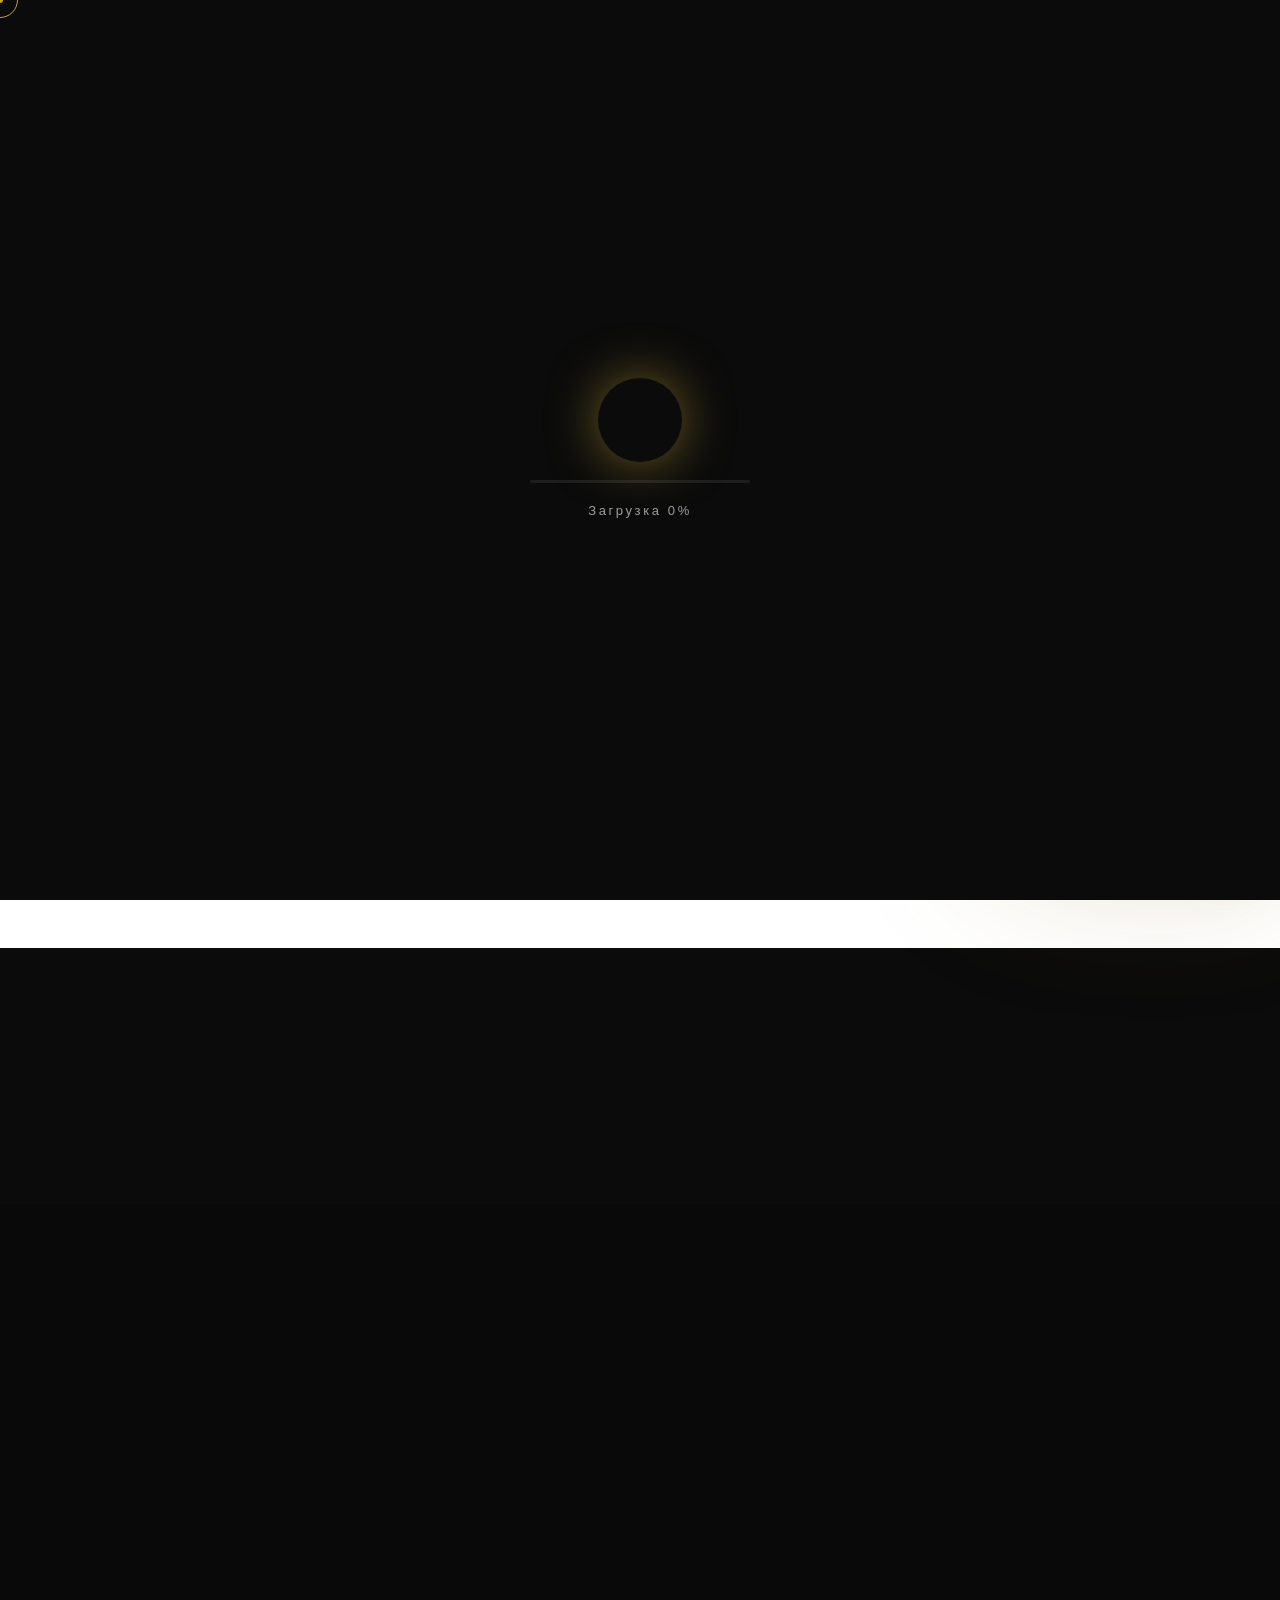
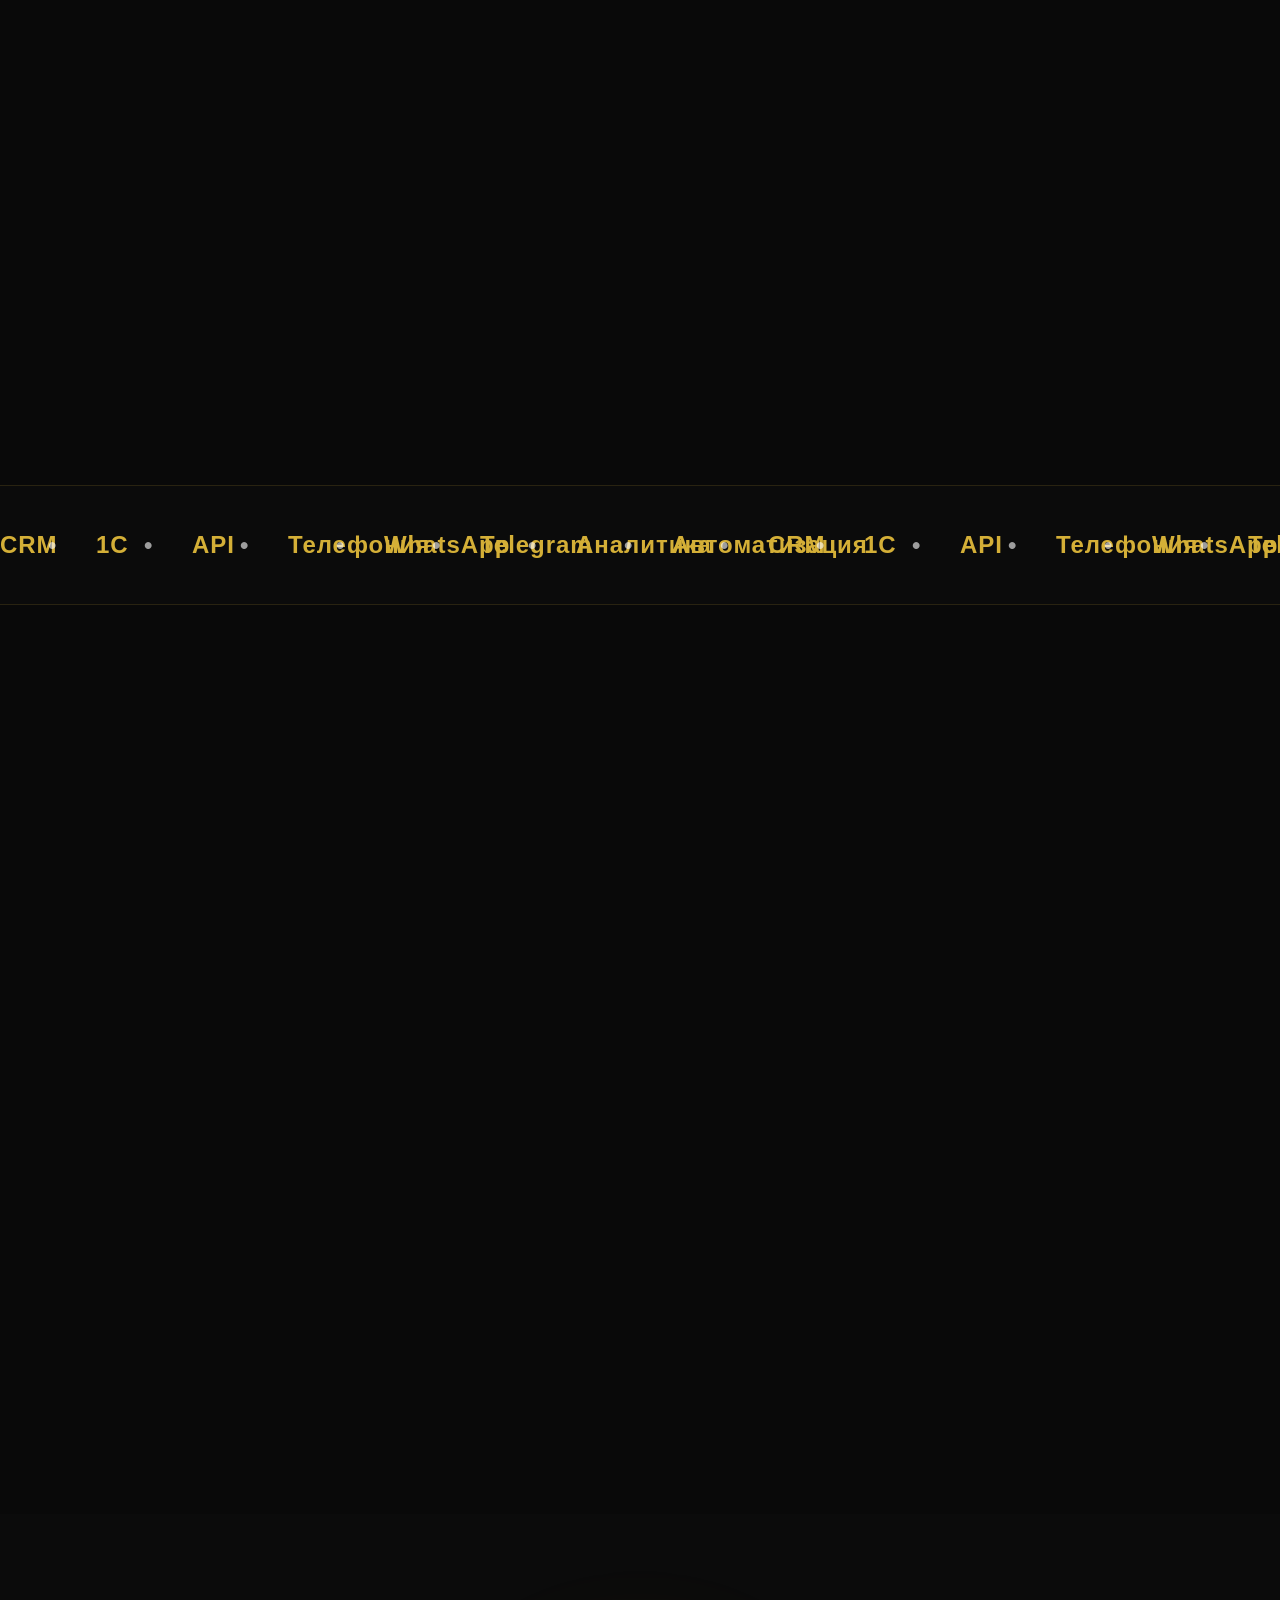
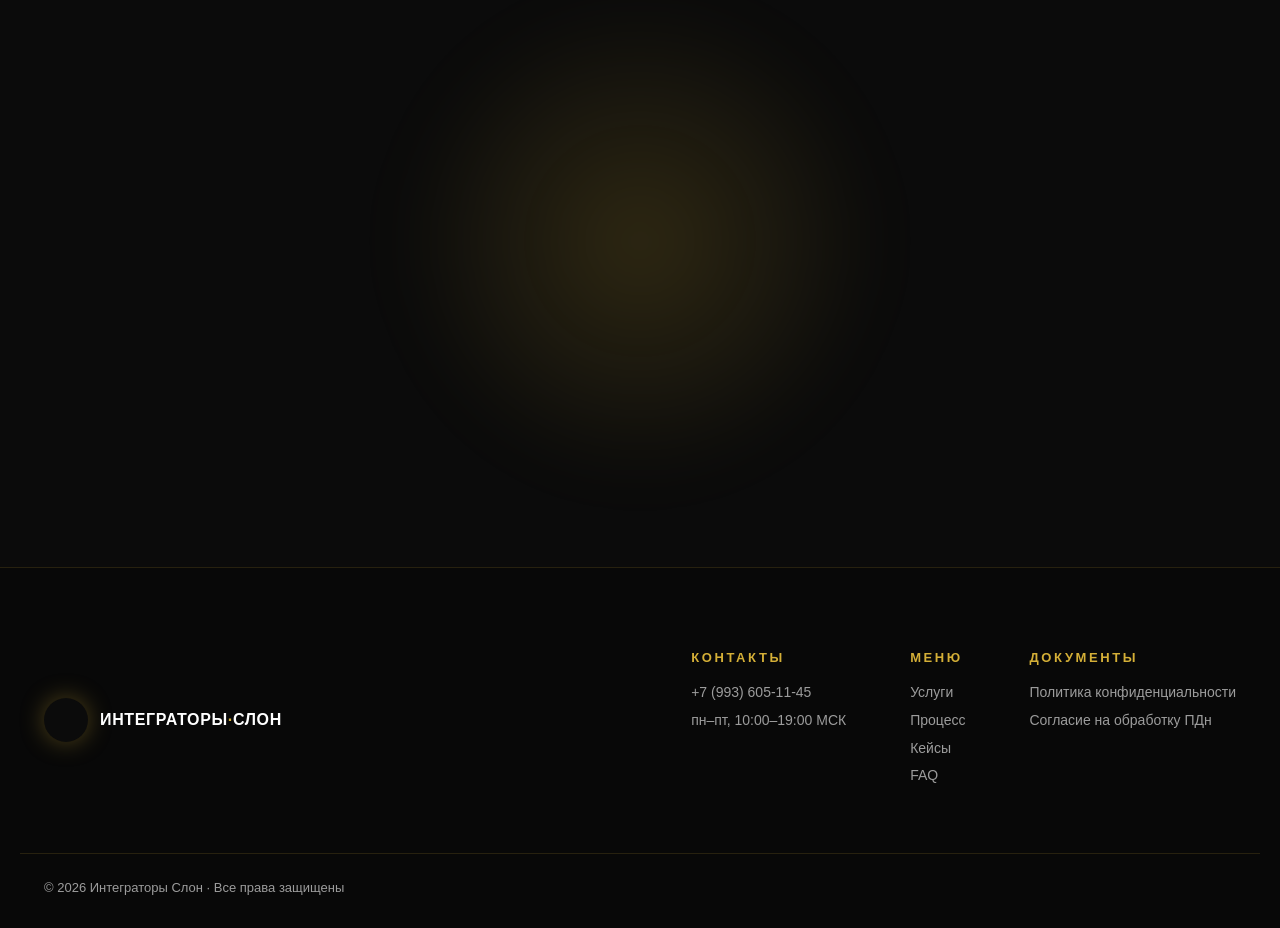
==== commit 5ccc7959: "Add files via upload" ====
--- a/index.html
+++ b/index.html
@@ -11,7 +11,7 @@
   <link rel="preconnect" href="https://fonts.googleapis.com">
   <link rel="preconnect" href="https://fonts.gstatic.com" crossorigin>
   <link href="https://fonts.googleapis.com/css2?family=Inter:wght@300;400;500;600;700;800&family=Space+Grotesk:wght@500;600;700&display=swap" rel="stylesheet">
-  <link rel="stylesheet" href="styles.css">
+  <link rel="stylesheet" href="styles.css?v=2">
 </head>
 <body>
   <!-- Skip link for keyboard nav -->
@@ -43,7 +43,7 @@
   <header class="header" id="header">
     <div class="container header__inner">
       <a href="#" class="logo" aria-label="Интеграторы Слон — на главную">
-        <img class="logo__mark" src="logo.jpg" alt="" width="48" height="48" decoding="async">
+        <span class="logo__mark" aria-hidden="true"></span>
         <span class="logo__text">ИНТЕГРАТОРЫ<span class="logo__dot">·</span>СЛОН</span>
       </a>
       <nav class="nav" id="nav" aria-label="Главное меню">
@@ -387,7 +387,7 @@
   <footer class="footer">
     <div class="container footer__inner">
       <div class="footer__brand">
-        <img class="logo__mark" src="logo.jpg" alt="" width="48" height="48" decoding="async" loading="lazy">
+        <span class="logo__mark" aria-hidden="true"></span>
         <span>ИНТЕГРАТОРЫ<span class="logo__dot">·</span>СЛОН</span>
       </div>
       <div class="footer__cols">
@@ -486,6 +486,6 @@
     </div>
   </div>
 
-  <script src="app.js" defer></script>
+  <script src="app.js?v=2" defer></script>
 </body>
 </html>
--- a/styles.css
+++ b/styles.css
@@ -55,7 +55,7 @@
 .preloader.hidden { opacity: 0; visibility: hidden; pointer-events: none; }
 .preloader__logo {
   width: 84px; height: 84px; border-radius: 50%;
-  background: #0b0b0b url('logo.jpg') center/cover no-repeat;
+  background: #0b0b0b url('logo.jpg?v=2') center/cover no-repeat;
   box-shadow: 0 0 50px rgba(212,175,55,.5);
   animation: bounce 1.2s ease-in-out infinite;
 }
@@ -143,12 +143,10 @@
 }
 .logo { display: flex; align-items: center; gap: 12px; font-weight: 800; letter-spacing: .04em; font-family: var(--display); min-width: 0; }
 .logo__mark {
-  width: 48px; height: 48px; border-radius: 50%;
-  object-fit: cover; object-position: center;
-  background: #0b0b0b;
+  width: 44px; height: 44px; border-radius: 50%;
+  background: #0b0b0b url('logo.jpg?v=2') center/cover no-repeat;
   box-shadow: 0 0 24px rgba(212,175,55,.35);
   flex-shrink: 0;
-  image-rendering: -webkit-optimize-contrast;
   display: block;
 }
 .logo__text { font-size: 16px; white-space: nowrap; overflow: hidden; text-overflow: ellipsis; }
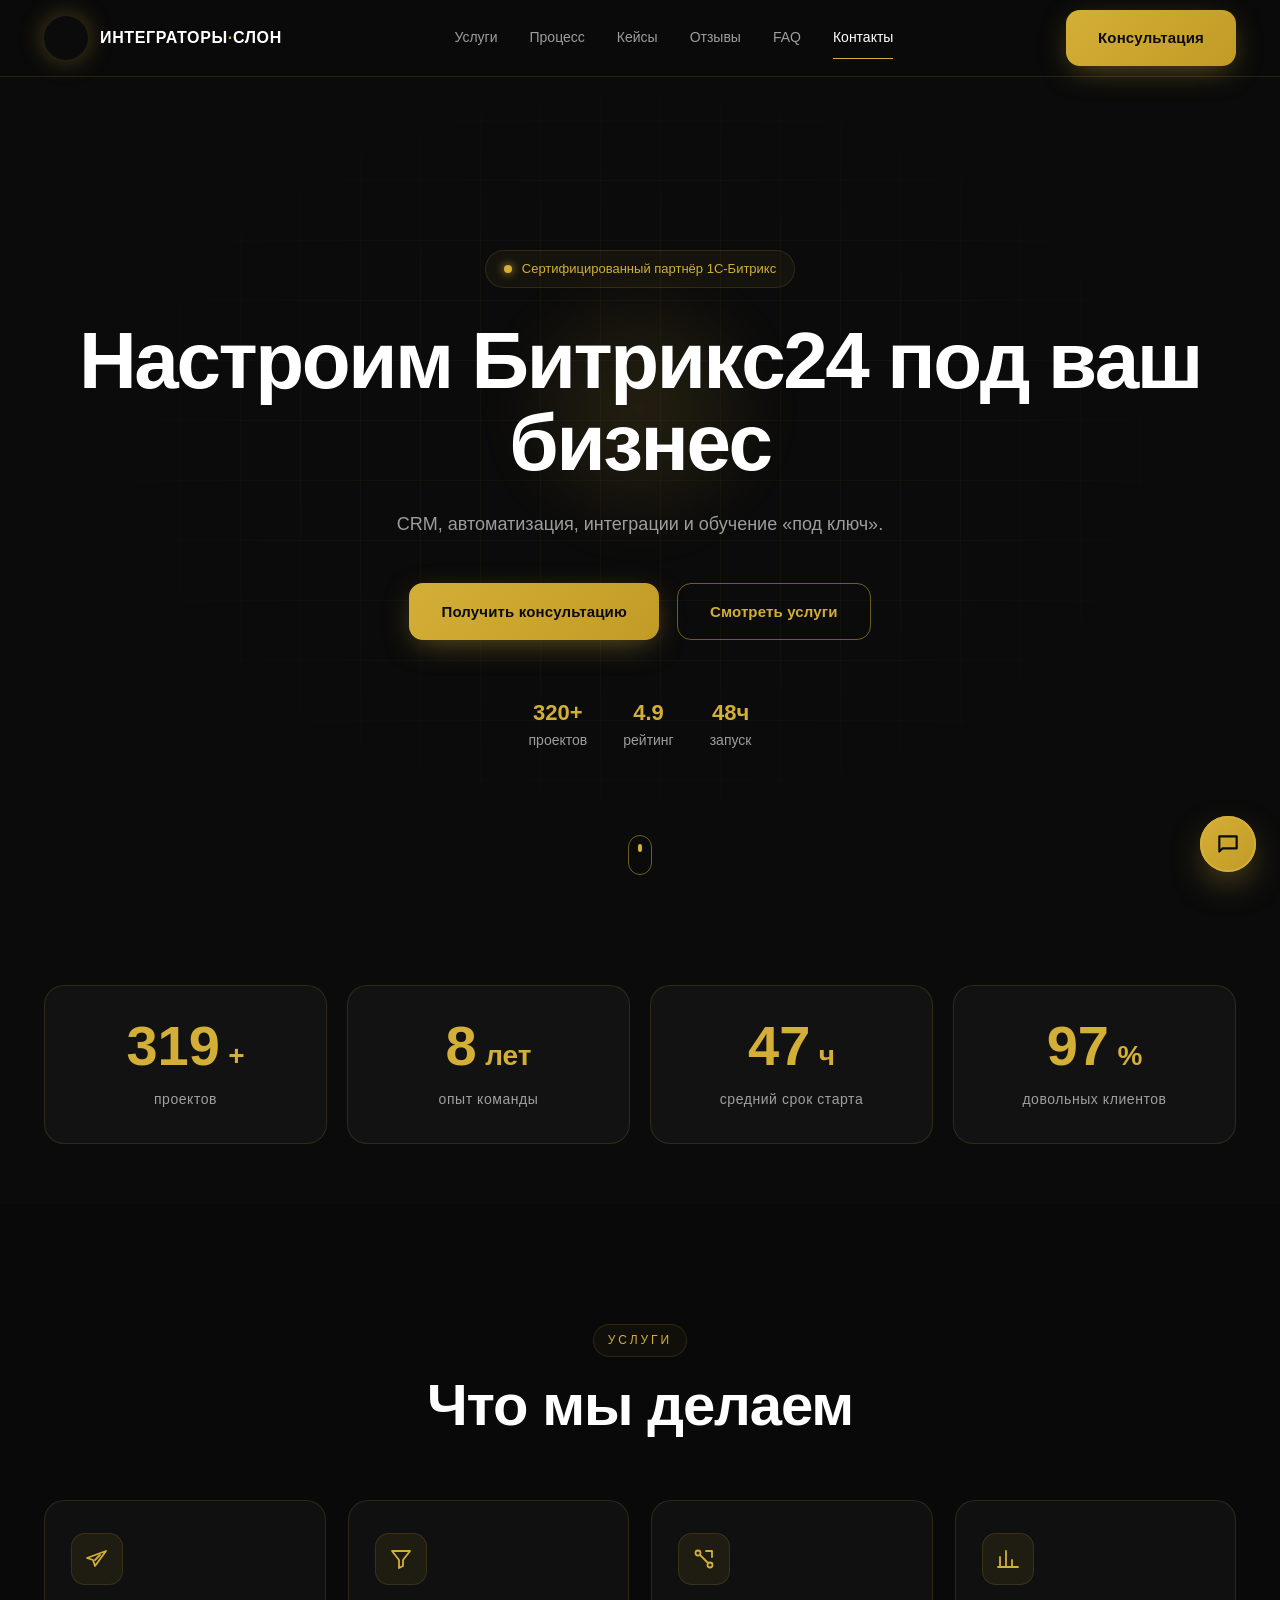
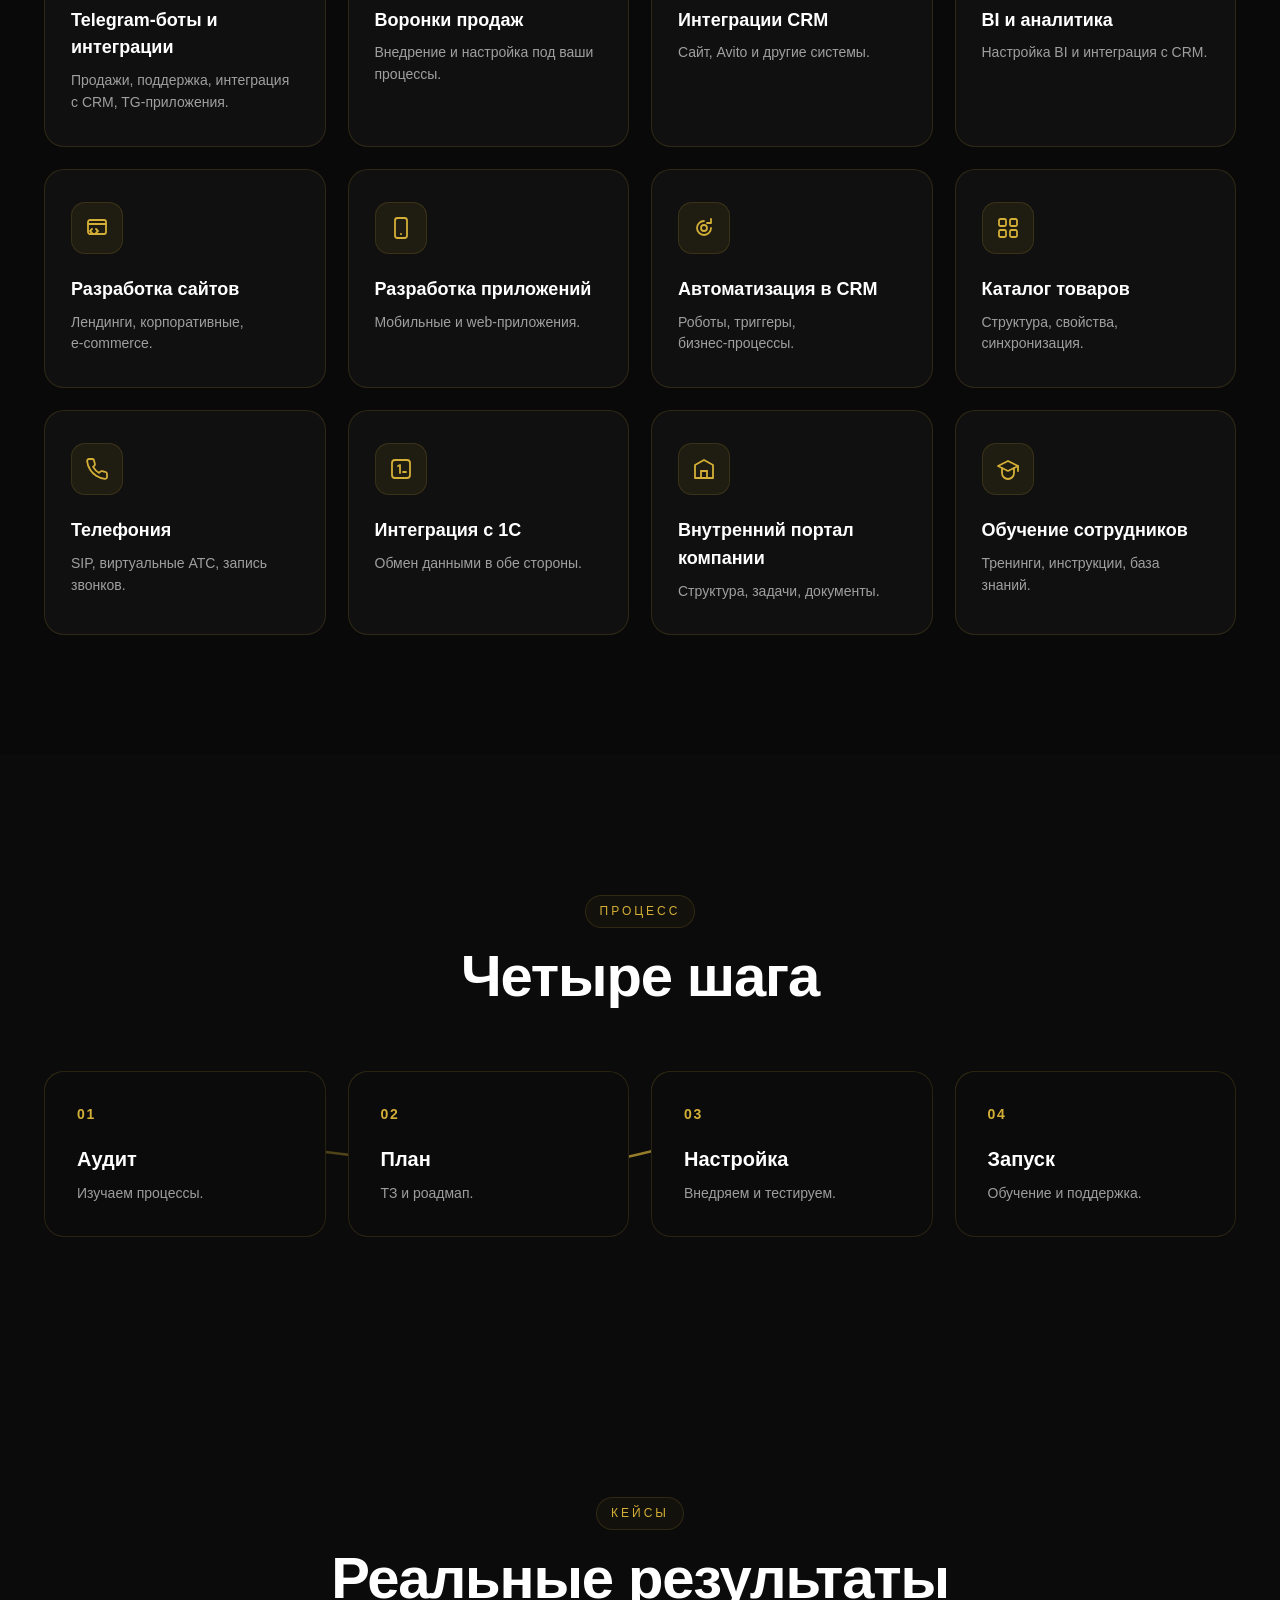
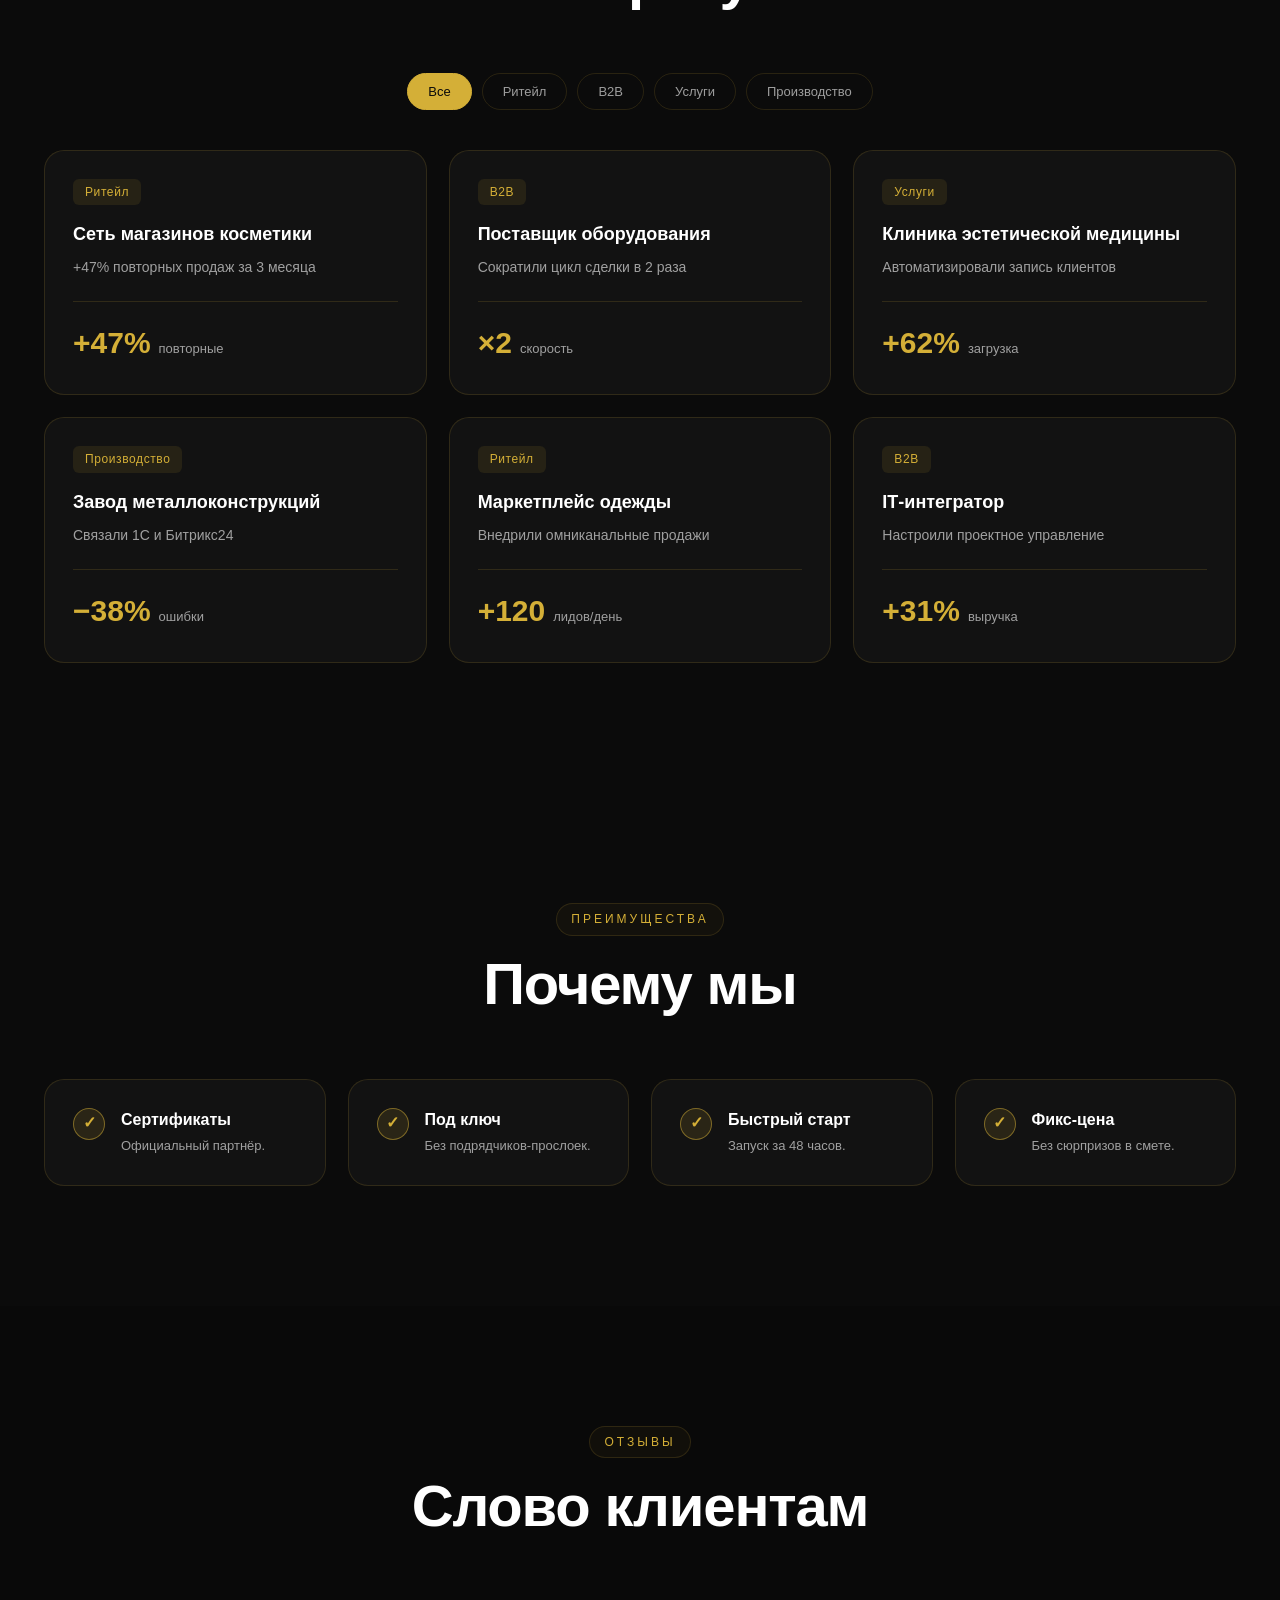
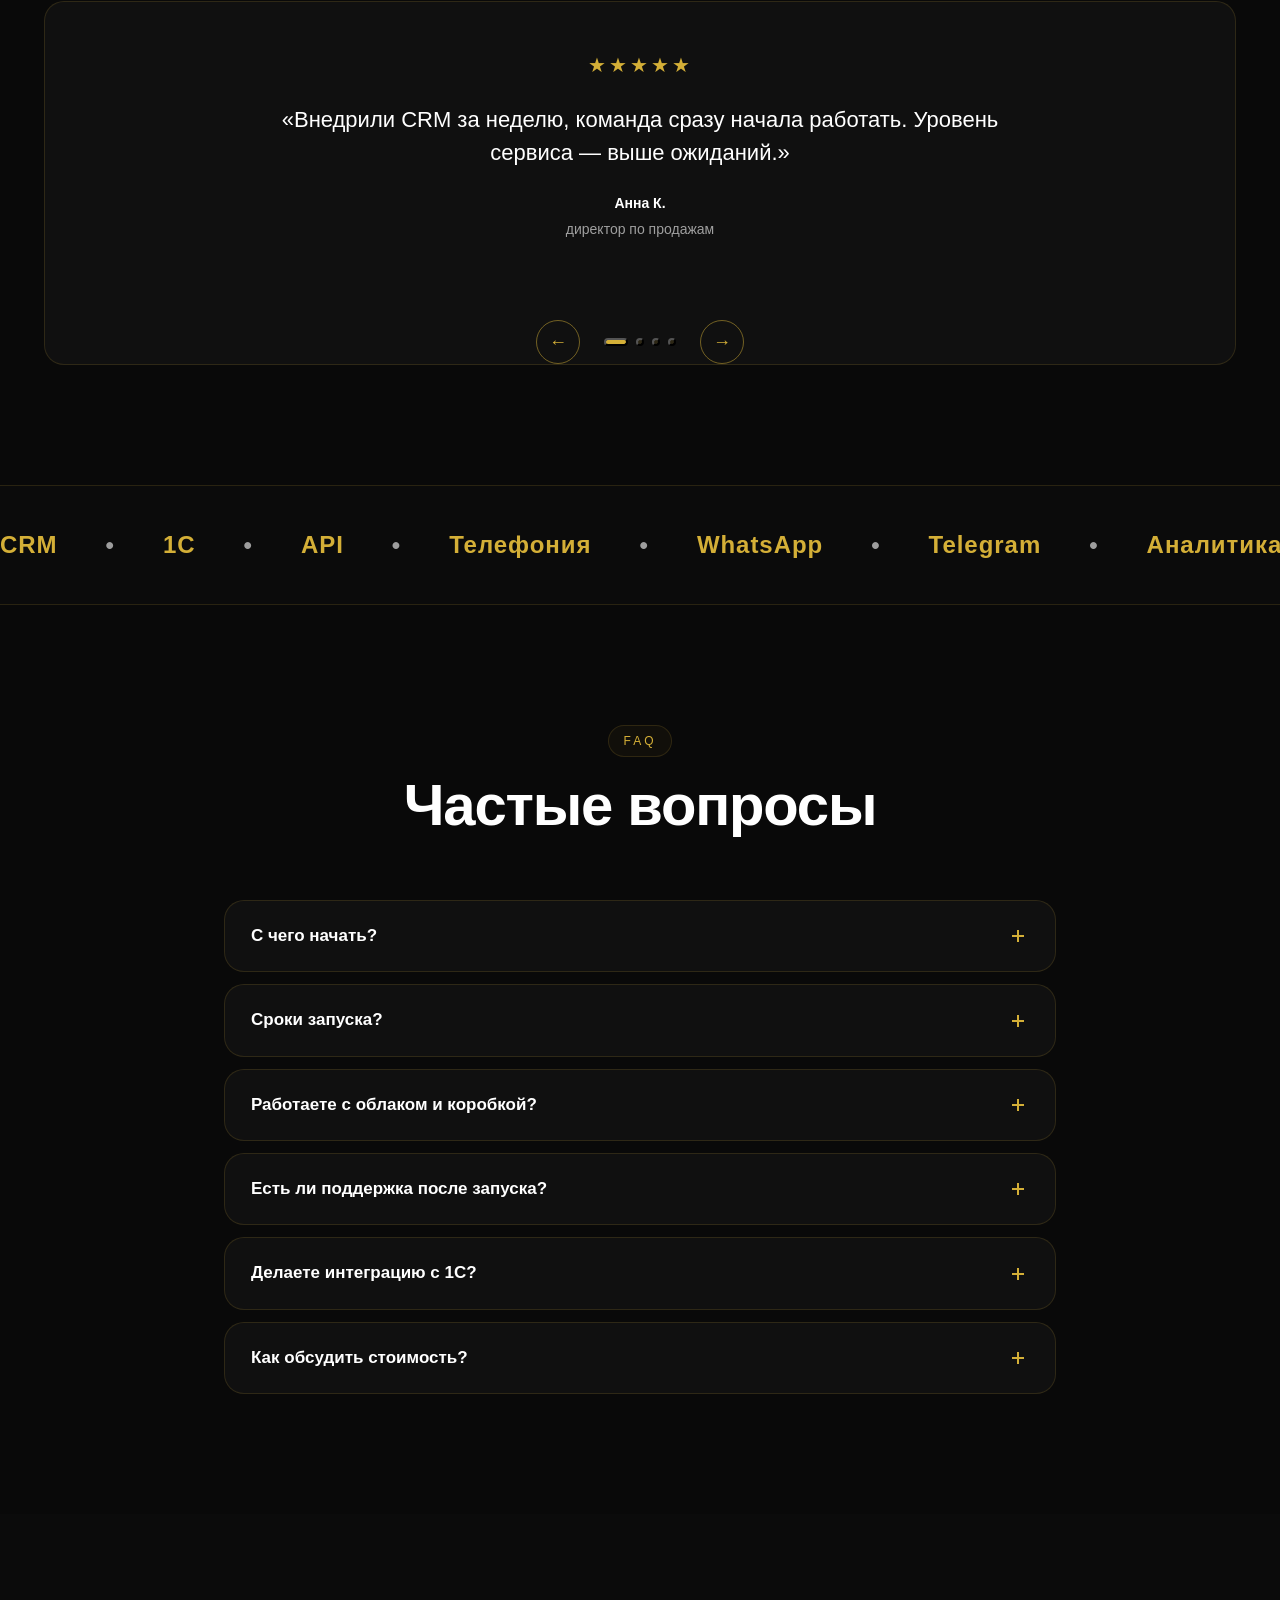
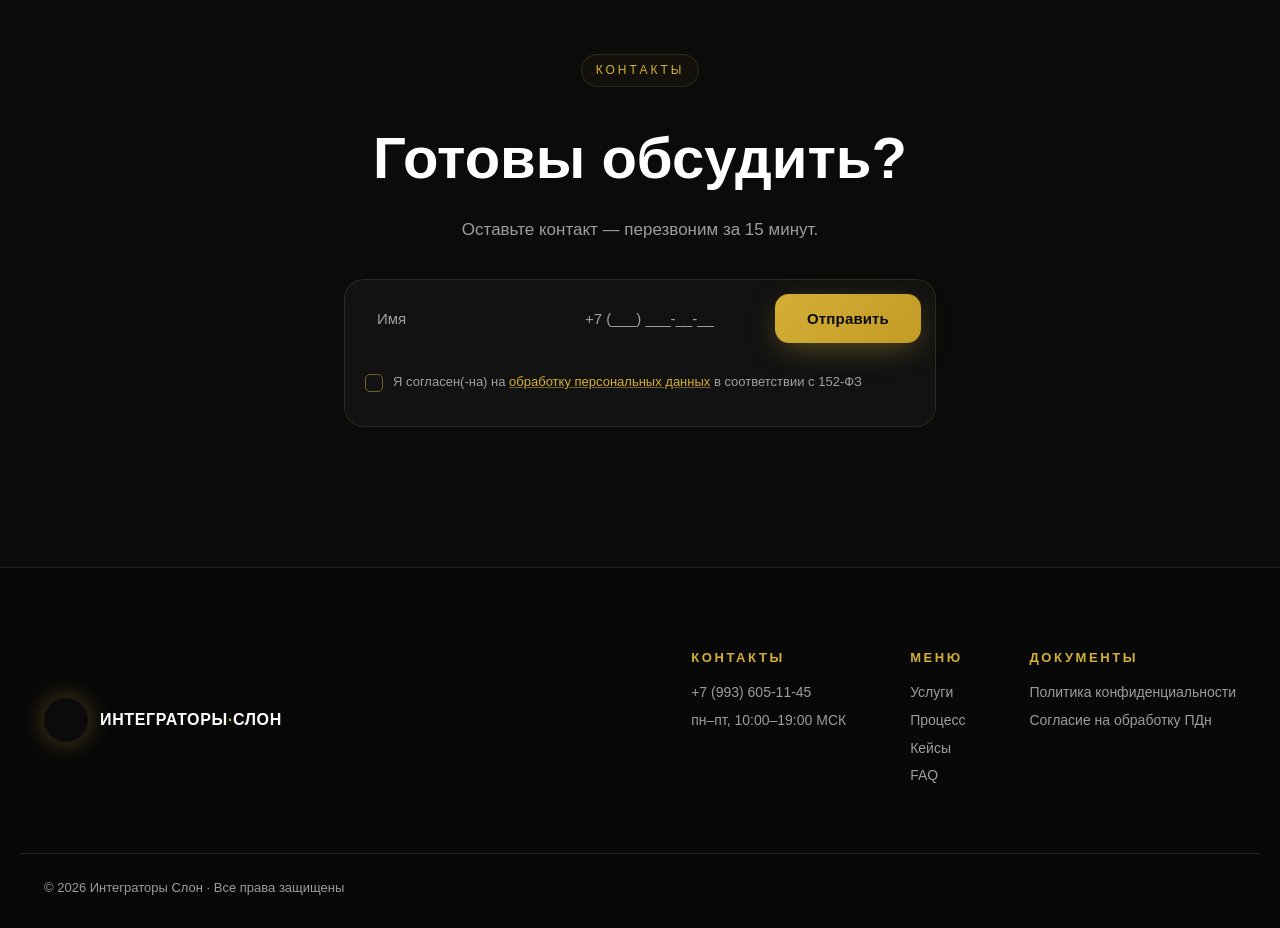
==== commit d3f1bd63: "Add files via upload" ====
--- a/index.html
+++ b/index.html
@@ -11,7 +11,10 @@
   <link rel="preconnect" href="https://fonts.googleapis.com">
   <link rel="preconnect" href="https://fonts.gstatic.com" crossorigin>
   <link href="https://fonts.googleapis.com/css2?family=Inter:wght@300;400;500;600;700;800&family=Space+Grotesk:wght@500;600;700&display=swap" rel="stylesheet">
-  <link rel="stylesheet" href="styles.css?v=2">
+  <meta http-equiv="Cache-Control" content="no-cache, no-store, must-revalidate">
+  <meta http-equiv="Pragma" content="no-cache">
+  <meta http-equiv="Expires" content="0">
+  <link rel="stylesheet" href="styles.css?v=7">
 </head>
 <body>
   <!-- Skip link for keyboard nav -->
@@ -486,6 +489,6 @@
     </div>
   </div>
 
-  <script src="app.js?v=2" defer></script>
+  <script src="app.js?v=7" defer></script>
 </body>
 </html>
--- a/styles.css
+++ b/styles.css
@@ -55,7 +55,7 @@
 .preloader.hidden { opacity: 0; visibility: hidden; pointer-events: none; }
 .preloader__logo {
   width: 84px; height: 84px; border-radius: 50%;
-  background: #0b0b0b url('logo.jpg?v=2') center/cover no-repeat;
+  background: #0b0b0b url('logo-128.png?v=5') center/cover no-repeat;
   box-shadow: 0 0 50px rgba(212,175,55,.5);
   animation: bounce 1.2s ease-in-out infinite;
 }
@@ -107,13 +107,13 @@
   -webkit-mask-image: radial-gradient(ellipse at center, black 30%, transparent 70%);
   mask-image: radial-gradient(ellipse at center, black 30%, transparent 70%);
 }
-.bg-mesh { position: fixed; inset: 0; z-index: 0; pointer-events: none; overflow: hidden; filter: blur(60px); }
+.bg-mesh { position: fixed; inset: 0; z-index: 0; pointer-events: none; overflow: hidden; filter: blur(40px); will-change: auto; }
 .bg-mesh span {
   position: absolute; width: 460px; height: 460px; border-radius: 50%;
   opacity: .22; will-change: transform;
 }
-.bg-mesh span:nth-child(1) { background: radial-gradient(circle, var(--gold), transparent); top: -10%; left: -10%; animation: drift 26s ease-in-out infinite; }
-.bg-mesh span:nth-child(2) { background: radial-gradient(circle, #7a5d12, transparent); bottom: -10%; right: -10%; animation: drift 32s ease-in-out infinite reverse; }
+.bg-mesh span:nth-child(1) { background: radial-gradient(circle, var(--gold), transparent); top: -10%; left: -10%; animation: drift 60s ease-in-out infinite; }
+.bg-mesh span:nth-child(2) { background: radial-gradient(circle, #7a5d12, transparent); bottom: -10%; right: -10%; animation: drift 75s ease-in-out infinite reverse; }
 .bg-mesh span:nth-child(3) { display: none; }
 @keyframes drift {
   0%,100% { transform: translate(0,0); }
@@ -144,7 +144,7 @@
 .logo { display: flex; align-items: center; gap: 12px; font-weight: 800; letter-spacing: .04em; font-family: var(--display); min-width: 0; }
 .logo__mark {
   width: 44px; height: 44px; border-radius: 50%;
-  background: #0b0b0b url('logo.jpg?v=2') center/cover no-repeat;
+  background: #0b0b0b url('logo-128.png?v=5') center/cover no-repeat;
   box-shadow: 0 0 24px rgba(212,175,55,.35);
   flex-shrink: 0;
   display: block;
@@ -655,7 +655,9 @@
   font-family: var(--display);
   font-size: 24px; font-weight: 700; color: var(--gold);
   letter-spacing: .04em;
-}
+  width: max-content;
+}
+.marquee__track > span { flex: 0 0 auto; min-width: max-content; }
 .marquee__track span:nth-child(even) { color: var(--text-dim); }
 @keyframes marquee { to { transform: translateX(-50%); } }
 
@@ -974,6 +976,11 @@
 }
 .reveal.is-visible { opacity: 1; transform: translateY(0); }
 
+/* На мобильных reveal не нужен — IO не успевает при быстром скролле */
+@media (max-width: 768px) {
+  .reveal { opacity: 1; transform: none; }
+}
+
 /* ===== Reduced motion ===== */
 @media (prefers-reduced-motion: reduce) {
   *, *::before, *::after { animation-duration: .01ms !important; animation-iteration-count: 1 !important; transition-duration: .01ms !important; scroll-behavior: auto !important; }
@@ -982,6 +989,27 @@
   body { cursor: auto; }
   .cursor { display: none; }
 }
+
+/* ===== Lite режим (слабые устройства) — отключаем дорогостоящие эффекты ===== */
+.lite body { cursor: auto; }
+.lite .cursor,
+.lite #particles,
+.lite .bg-mesh,
+.lite .cta__glow,
+.lite .scroll-progress { display: none !important; }
+.lite .header { backdrop-filter: none !important; -webkit-backdrop-filter: none !important; background: rgba(11,11,11,.94); }
+.lite .hero__glow { filter: blur(20px); width: 420px; height: 420px; opacity: .55; }
+.lite .cube-stage { display: none; }
+.lite .marquee__track { animation-duration: 60s; }
+.lite .preloader__logo { animation: none; }
+.lite .modal__backdrop,
+.lite .popup__backdrop { backdrop-filter: none !important; -webkit-backdrop-filter: none !important; background: rgba(0,0,0,.85); }
+.lite .reveal { opacity: 1; transform: none; transition: none; }
+.lite .srv:hover,
+.lite .case-card:hover,
+.lite .step:hover { transform: none !important; }
+.lite .tilt { transform: none !important; }
+.lite .magnetic { transform: none !important; }
 
 /* ===== Responsive ===== */
 @media (max-width: 1080px) {
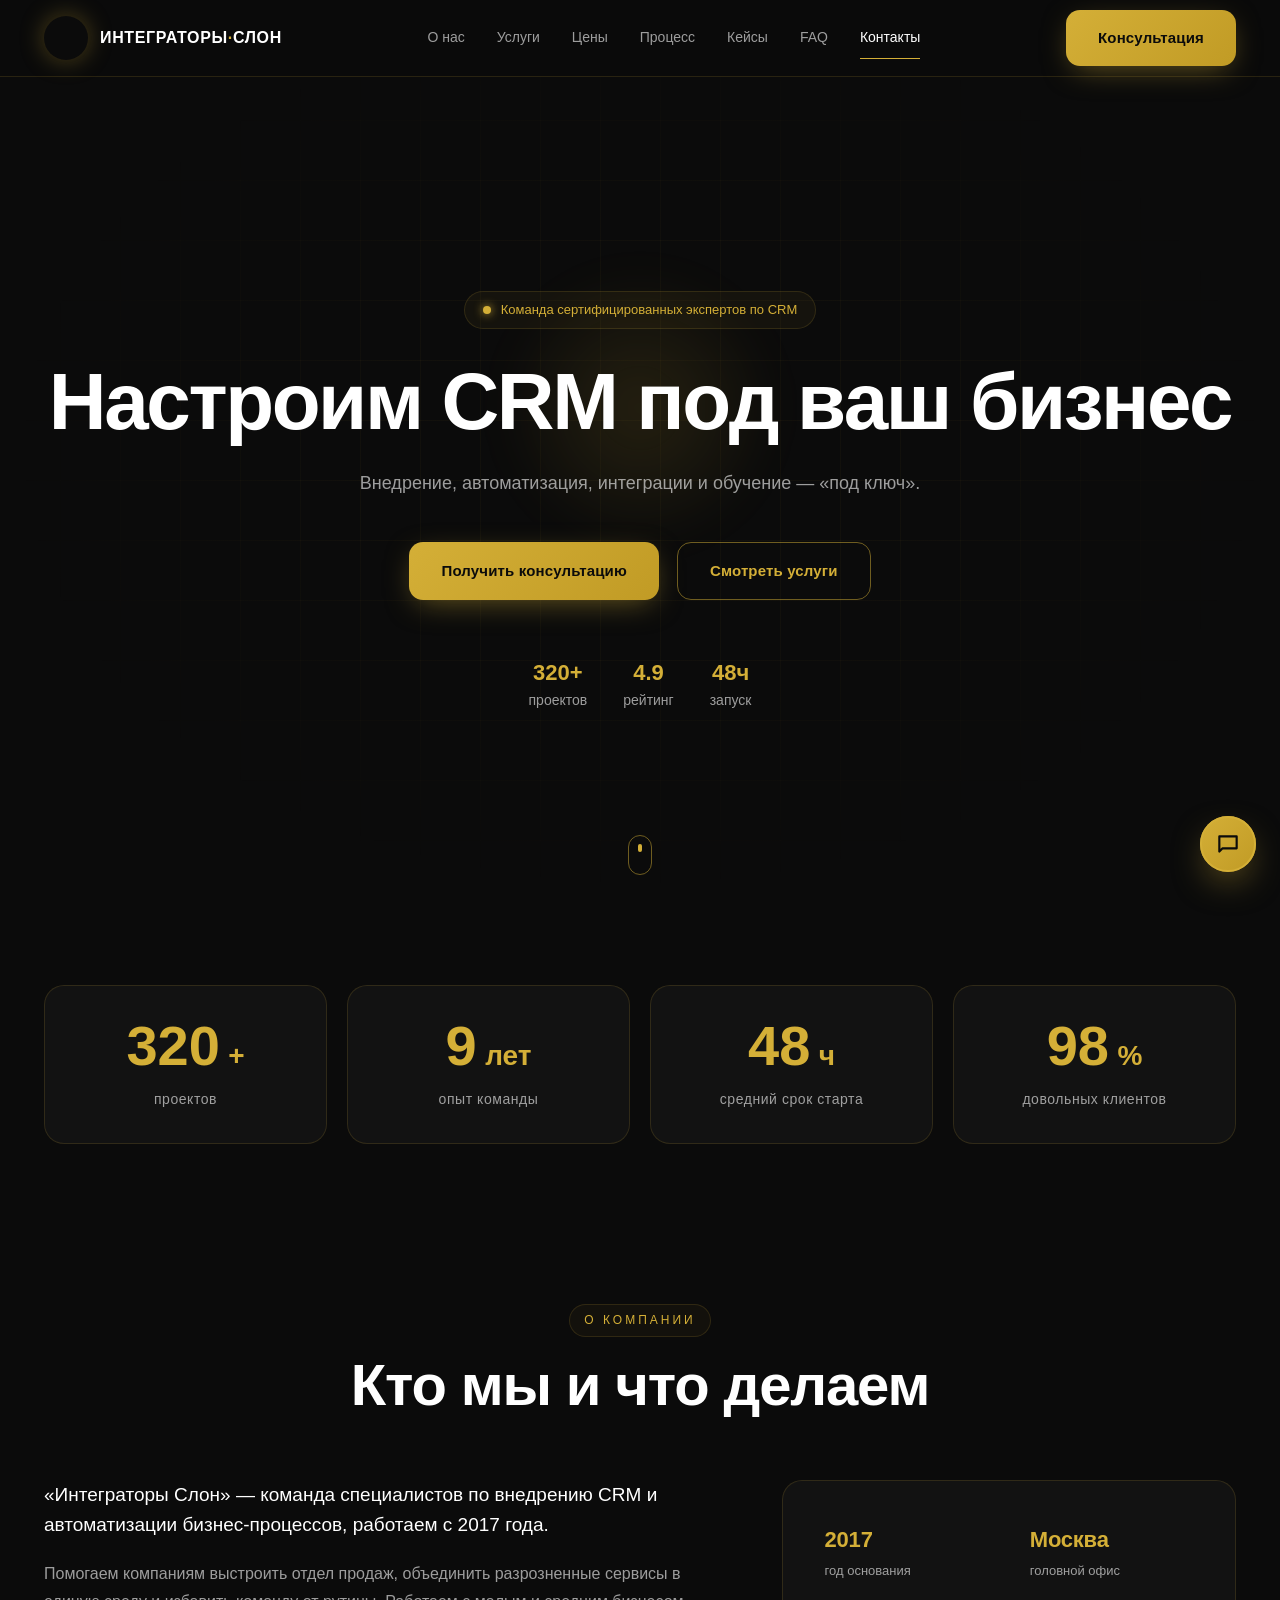
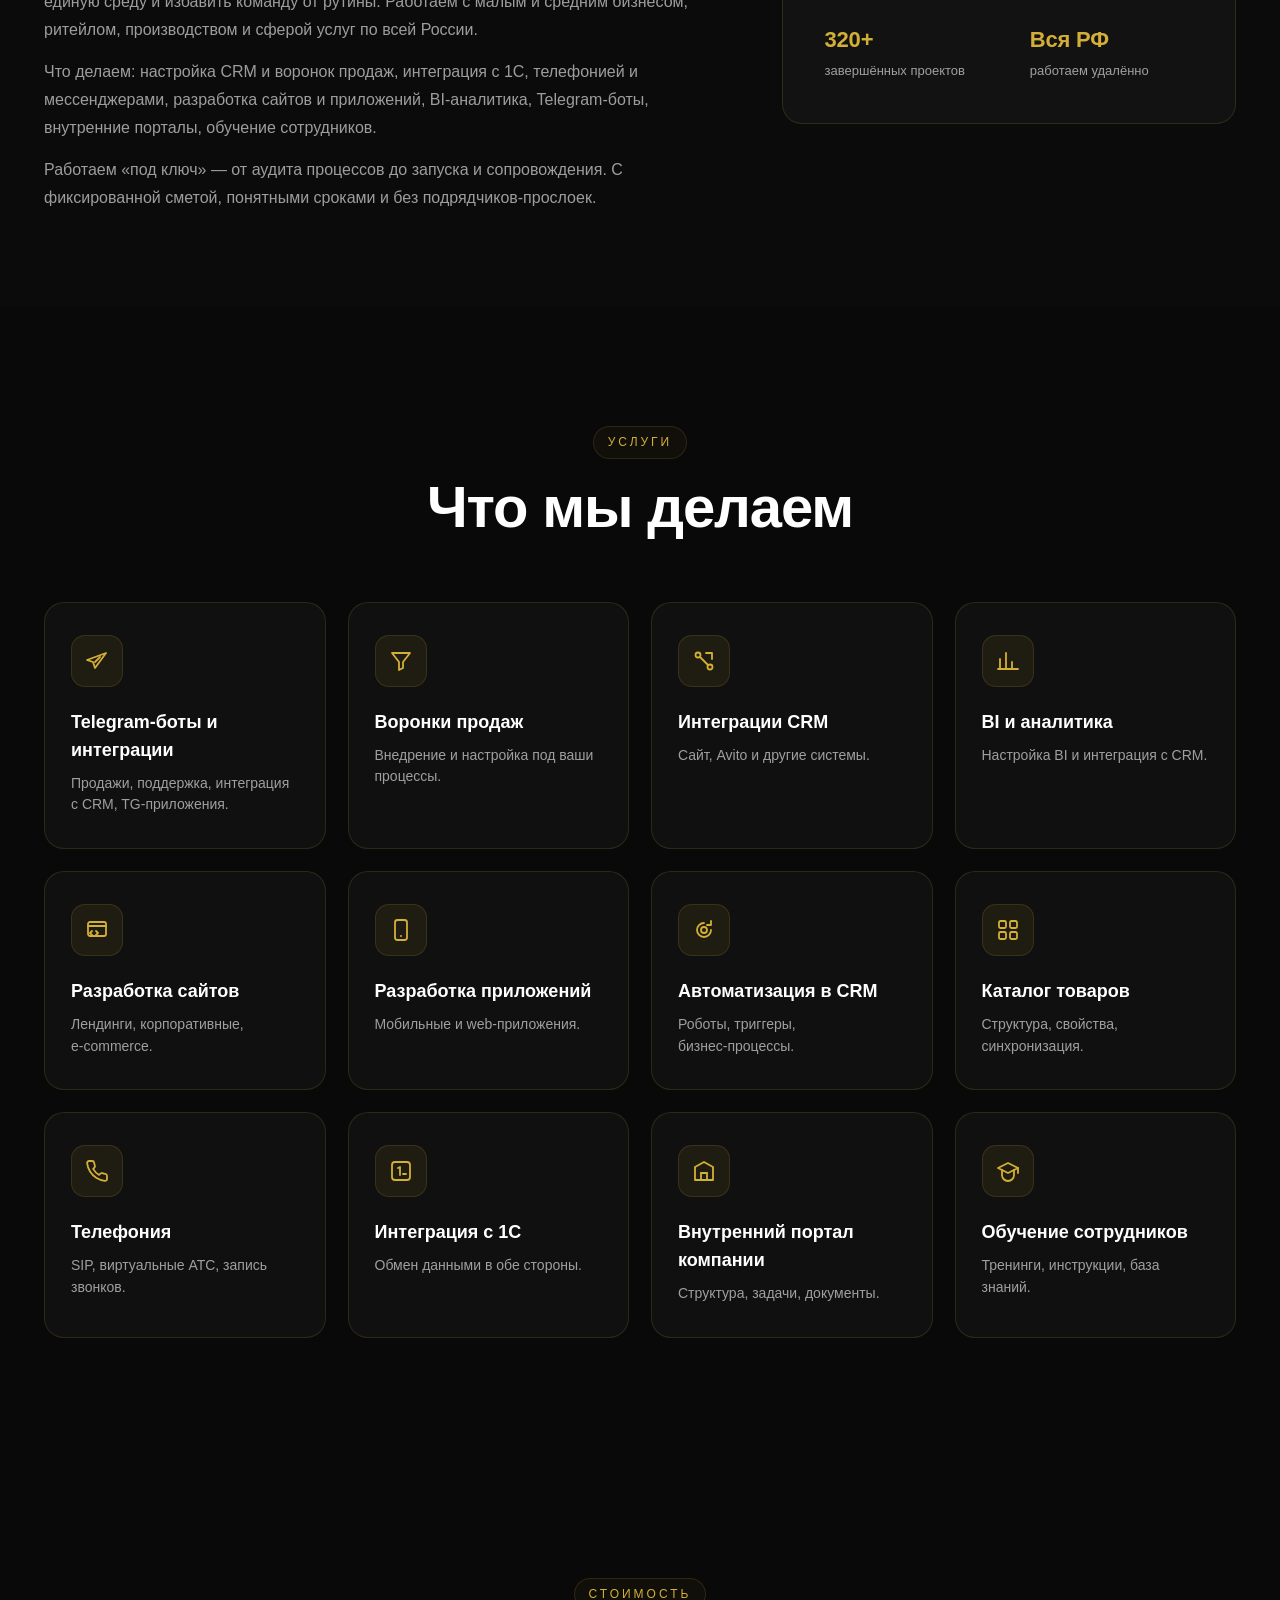
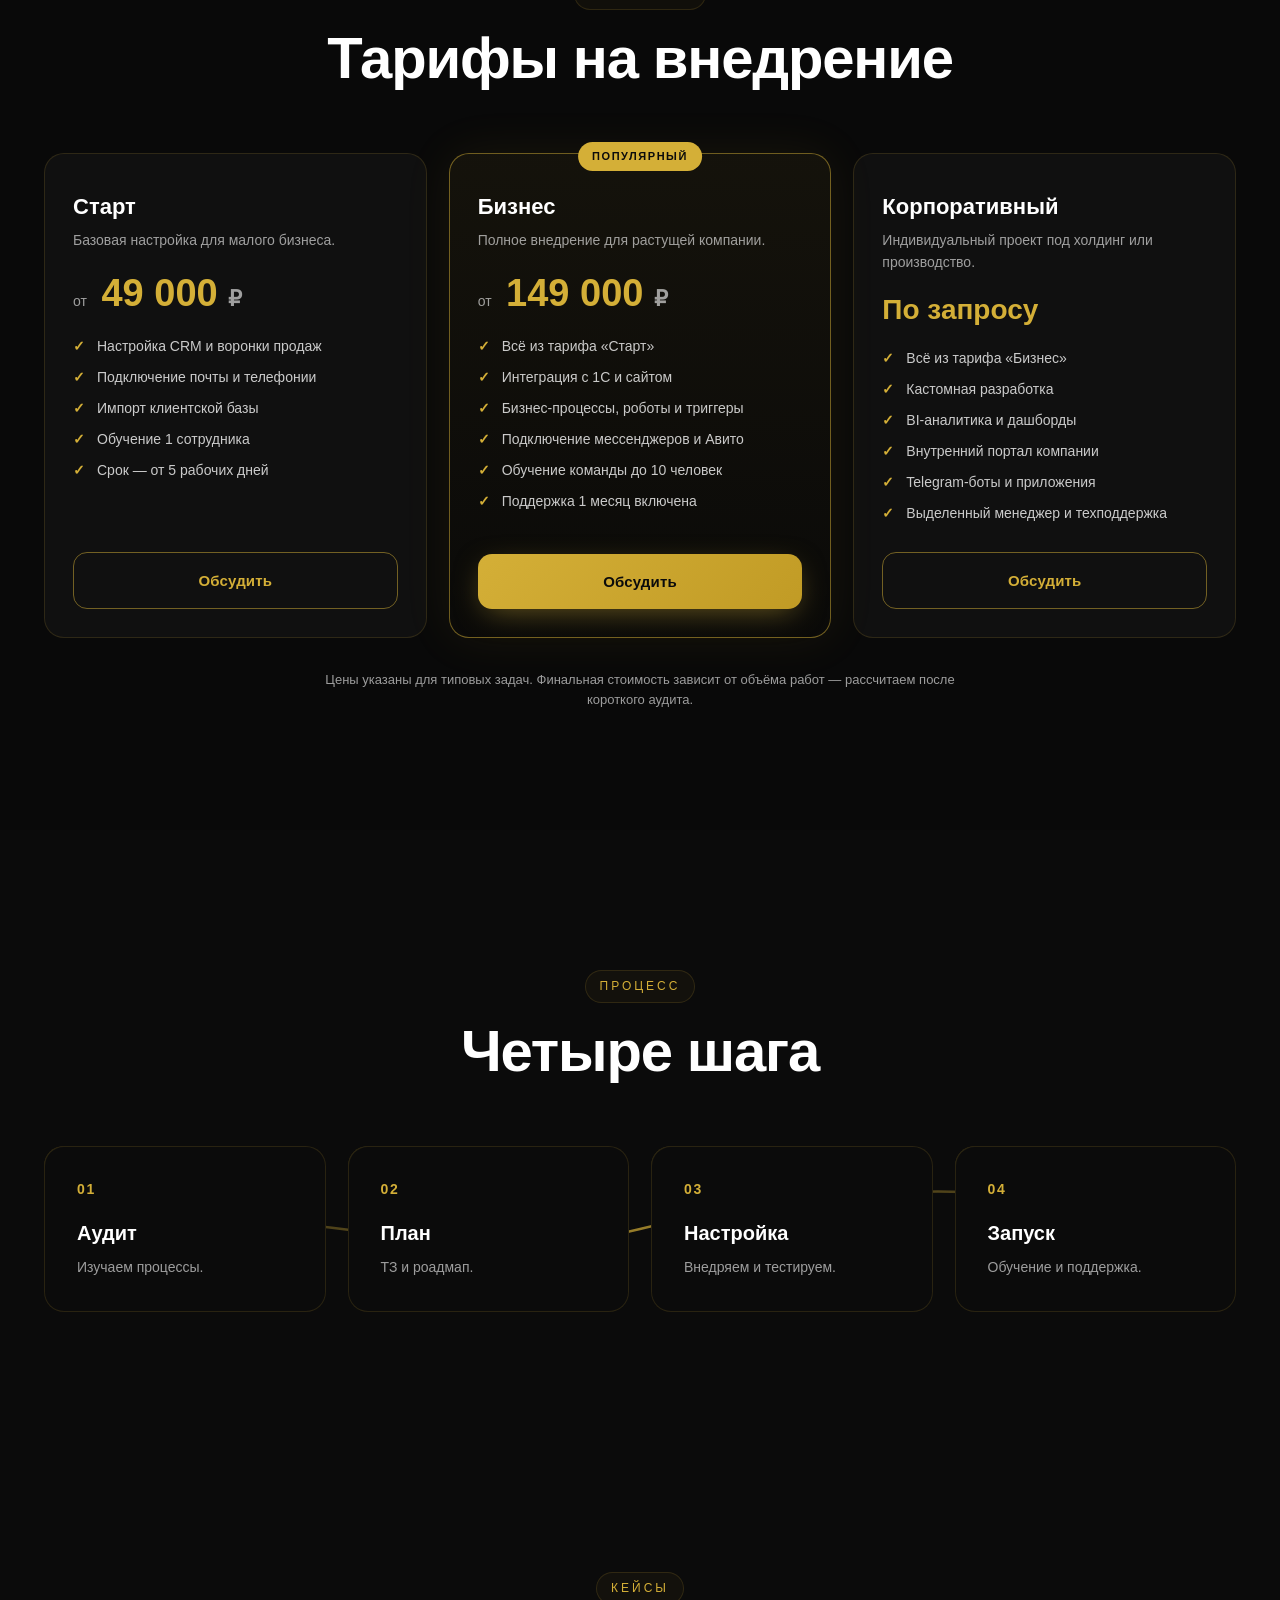
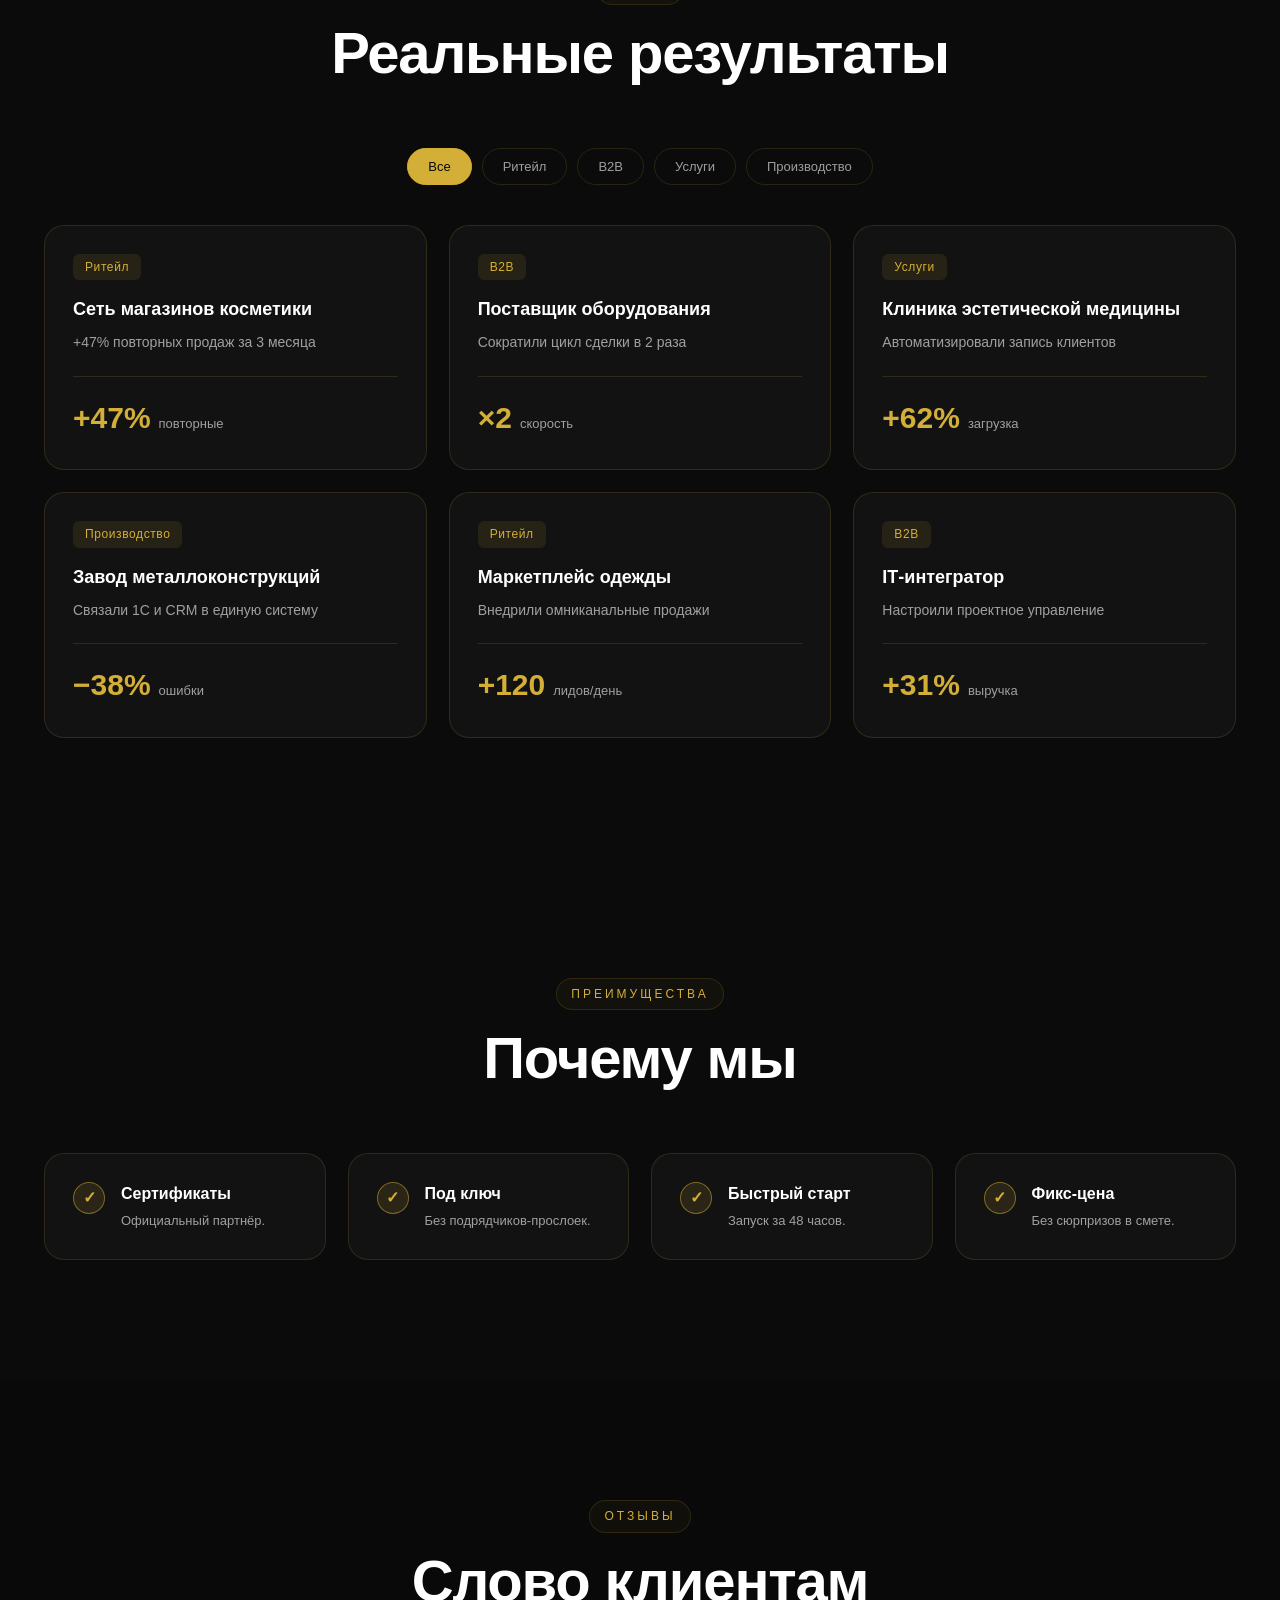
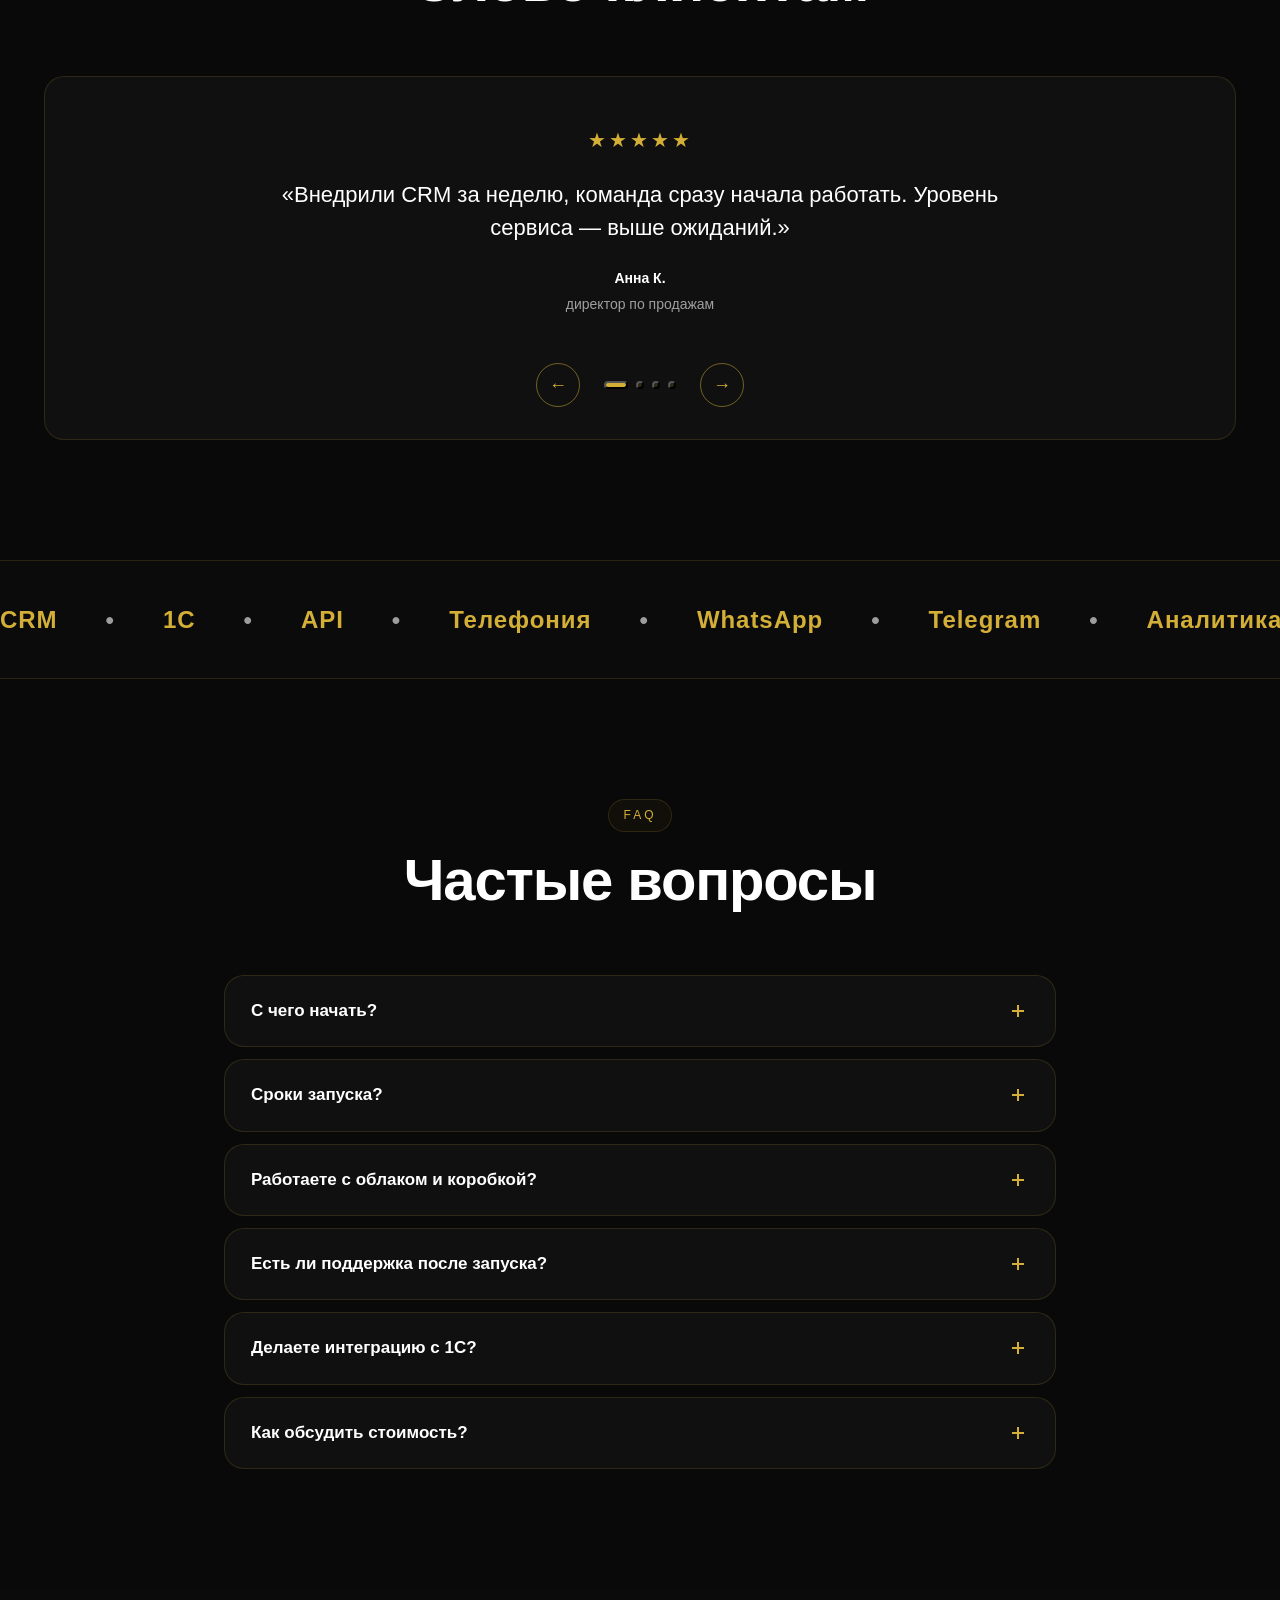
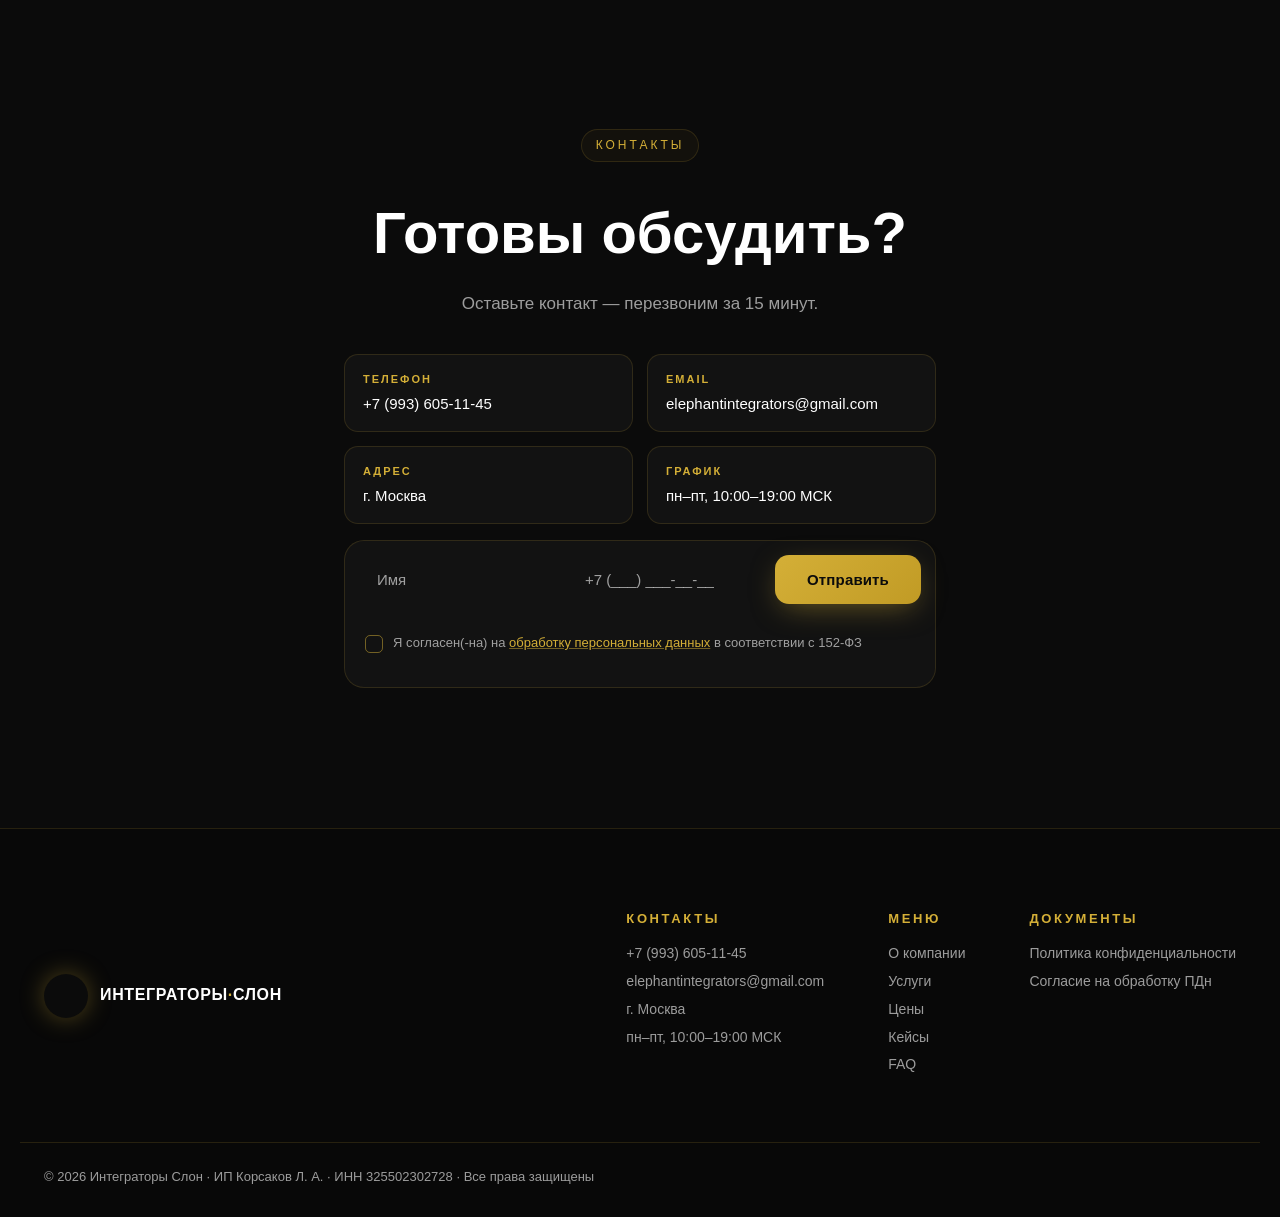
==== commit 85acea12: "Add files via upload" ====
--- a/index.html
+++ b/index.html
@@ -3,18 +3,19 @@
 <head>
   <meta charset="UTF-8" />
   <meta name="viewport" content="width=device-width, initial-scale=1.0" />
-  <meta name="description" content="Интеграторы Слон — внедрение и настройка Битрикс24, CRM, автоматизация, интеграции, обучение. Партнёр 1С‑Битрикс.">
+  <meta name="description" content="Интеграторы Слон — внедрение и настройка CRM, автоматизация бизнес-процессов, интеграции с 1С и телефонией, разработка сайтов и приложений, обучение сотрудников.">
   <meta name="theme-color" content="#0B0B0B">
+  <meta name="yandex-verification" content="e3dbb42429a8b015" />
   <meta http-equiv="Content-Security-Policy" content="default-src 'self'; style-src 'self' 'unsafe-inline' https://fonts.googleapis.com; font-src https://fonts.gstatic.com; script-src 'self'; img-src 'self' data:; connect-src 'self';">
-  <title>Интеграторы Слон — настройка Битрикс24 под ваш бизнес</title>
-  <link rel="icon" href="data:image/svg+xml,%3Csvg xmlns='http://www.w3.org/2000/svg' viewBox='0 0 24 24'%3E%3Crect width='24' height='24' rx='6' fill='%23D4AF37'/%3E%3Ctext x='12' y='17' font-family='Inter,sans-serif' font-size='14' font-weight='800' text-anchor='middle' fill='%230B0B0B'%3EБ%3C/text%3E%3C/svg%3E">
+  <title>Интеграторы Слон — внедрение CRM и автоматизация бизнеса</title>
+  <link rel="icon" href="data:image/svg+xml,%3Csvg xmlns='http://www.w3.org/2000/svg' viewBox='0 0 24 24'%3E%3Crect width='24' height='24' rx='6' fill='%23D4AF37'/%3E%3Ctext x='12' y='17' font-family='Inter,sans-serif' font-size='14' font-weight='800' text-anchor='middle' fill='%230B0B0B'%3EС%3C/text%3E%3C/svg%3E">
   <link rel="preconnect" href="https://fonts.googleapis.com">
   <link rel="preconnect" href="https://fonts.gstatic.com" crossorigin>
   <link href="https://fonts.googleapis.com/css2?family=Inter:wght@300;400;500;600;700;800&family=Space+Grotesk:wght@500;600;700&display=swap" rel="stylesheet">
   <meta http-equiv="Cache-Control" content="no-cache, no-store, must-revalidate">
   <meta http-equiv="Pragma" content="no-cache">
   <meta http-equiv="Expires" content="0">
-  <link rel="stylesheet" href="styles.css?v=7">
+  <link rel="stylesheet" href="styles.css?v=8">
 </head>
 <body>
   <!-- Skip link for keyboard nav -->
@@ -50,10 +51,11 @@
         <span class="logo__text">ИНТЕГРАТОРЫ<span class="logo__dot">·</span>СЛОН</span>
       </a>
       <nav class="nav" id="nav" aria-label="Главное меню">
+        <a href="#about" data-spy="about">О нас</a>
         <a href="#services" data-spy="services">Услуги</a>
+        <a href="#pricing" data-spy="pricing">Цены</a>
         <a href="#process" data-spy="process">Процесс</a>
         <a href="#cases" data-spy="cases">Кейсы</a>
-        <a href="#reviews" data-spy="reviews">Отзывы</a>
         <a href="#faq" data-spy="faq">FAQ</a>
         <a href="#cta" data-spy="cta">Контакты</a>
       </nav>
@@ -69,8 +71,8 @@
 
     <div class="cube-stage" data-parallax-speed="0.4" aria-hidden="true">
       <div class="cube">
-        <div class="cube__face cube__face--front">Б</div>
-        <div class="cube__face cube__face--back">24</div>
+        <div class="cube__face cube__face--front">С</div>
+        <div class="cube__face cube__face--back">★</div>
         <div class="cube__face cube__face--right">CRM</div>
         <div class="cube__face cube__face--left">1С</div>
         <div class="cube__face cube__face--top">API</div>
@@ -81,10 +83,10 @@
     <div class="container hero__inner">
       <div class="hero__tag reveal">
         <span class="hero__tag-dot"></span>
-        Сертифицированный партнёр 1С‑Битрикс
-      </div>
-      <h1 class="hero__title reveal" data-split>Настроим Битрикс24 под ваш бизнес</h1>
-      <p class="hero__sub reveal">CRM, автоматизация, интеграции и обучение «под ключ».</p>
+        Команда сертифицированных экспертов по CRM
+      </div>
+      <h1 class="hero__title reveal" data-split>Настроим CRM под ваш бизнес</h1>
+      <p class="hero__sub reveal">Внедрение, автоматизация, интеграции и обучение — «под ключ».</p>
       <div class="hero__actions reveal">
         <a href="#cta" class="btn btn--primary magnetic" data-magnetic>Получить консультацию</a>
         <a href="#services" class="btn btn--ghost magnetic" data-magnetic>Смотреть услуги</a>
@@ -123,6 +125,29 @@
     </div>
   </section>
 
+  <section class="about" id="about">
+    <div class="container">
+      <div class="section-head reveal">
+        <span class="eyebrow">О компании</span>
+        <h2>Кто мы и что делаем</h2>
+      </div>
+      <div class="about__grid">
+        <div class="about__text reveal">
+          <p class="about__lead">«Интеграторы Слон» — команда специалистов по внедрению CRM и автоматизации бизнес‑процессов, работаем с 2017 года.</p>
+          <p>Помогаем компаниям выстроить отдел продаж, объединить разрозненные сервисы в единую среду и избавить команду от рутины. Работаем с малым и средним бизнесом, ритейлом, производством и сферой услуг по всей России.</p>
+          <p>Что делаем: настройка CRM и воронок продаж, интеграция с 1С, телефонией и мессенджерами, разработка сайтов и приложений, BI‑аналитика, Telegram‑боты, внутренние порталы, обучение сотрудников.</p>
+          <p>Работаем «под ключ» — от аудита процессов до запуска и сопровождения. С фиксированной сметой, понятными сроками и без подрядчиков‑прослоек.</p>
+        </div>
+        <ul class="about__facts reveal">
+          <li><b>2017</b><span>год основания</span></li>
+          <li><b>Москва</b><span>головной офис</span></li>
+          <li><b>320+</b><span>завершённых проектов</span></li>
+          <li><b>Вся РФ</b><span>работаем удалённо</span></li>
+        </ul>
+      </div>
+    </div>
+  </section>
+
   <section class="services" id="services">
     <div class="container">
       <div class="section-head reveal">
@@ -215,6 +240,62 @@
           <span class="srv__arrow">→</span>
         </article>
       </div>
+    </div>
+  </section>
+
+  <section class="pricing" id="pricing">
+    <div class="container">
+      <div class="section-head reveal">
+        <span class="eyebrow">Стоимость</span>
+        <h2>Тарифы на внедрение</h2>
+      </div>
+      <div class="pricing__grid">
+        <article class="tariff reveal">
+          <div class="tariff__name">Старт</div>
+          <p class="tariff__desc">Базовая настройка для малого бизнеса.</p>
+          <div class="tariff__price"><span class="tariff__from">от</span> 49 000 <span class="tariff__cur">₽</span></div>
+          <ul class="tariff__list">
+            <li>Настройка CRM и воронки продаж</li>
+            <li>Подключение почты и телефонии</li>
+            <li>Импорт клиентской базы</li>
+            <li>Обучение 1 сотрудника</li>
+            <li>Срок — от 5 рабочих дней</li>
+          </ul>
+          <a href="#cta" class="btn btn--ghost">Обсудить</a>
+        </article>
+
+        <article class="tariff tariff--featured reveal">
+          <div class="tariff__badge">Популярный</div>
+          <div class="tariff__name">Бизнес</div>
+          <p class="tariff__desc">Полное внедрение для растущей компании.</p>
+          <div class="tariff__price"><span class="tariff__from">от</span> 149 000 <span class="tariff__cur">₽</span></div>
+          <ul class="tariff__list">
+            <li>Всё из тарифа «Старт»</li>
+            <li>Интеграция с 1С и сайтом</li>
+            <li>Бизнес‑процессы, роботы и триггеры</li>
+            <li>Подключение мессенджеров и Авито</li>
+            <li>Обучение команды до 10 человек</li>
+            <li>Поддержка 1 месяц включена</li>
+          </ul>
+          <a href="#cta" class="btn btn--primary magnetic" data-magnetic>Обсудить</a>
+        </article>
+
+        <article class="tariff reveal">
+          <div class="tariff__name">Корпоративный</div>
+          <p class="tariff__desc">Индивидуальный проект под холдинг или производство.</p>
+          <div class="tariff__price tariff__price--text">По запросу</div>
+          <ul class="tariff__list">
+            <li>Всё из тарифа «Бизнес»</li>
+            <li>Кастомная разработка</li>
+            <li>BI‑аналитика и дашборды</li>
+            <li>Внутренний портал компании</li>
+            <li>Telegram‑боты и приложения</li>
+            <li>Выделенный менеджер и техподдержка</li>
+          </ul>
+          <a href="#cta" class="btn btn--ghost">Обсудить</a>
+        </article>
+      </div>
+      <p class="pricing__note reveal">Цены указаны для типовых задач. Финальная стоимость зависит от объёма работ — рассчитаем после короткого аудита.</p>
     </div>
   </section>
 
@@ -265,7 +346,7 @@
         <article class="case-card reveal" data-cat="retail"><div class="case-card__tag">Ритейл</div><h3>Сеть магазинов косметики</h3><p>+47% повторных продаж за 3 месяца</p><div class="case-card__metric"><b>+47%</b><span>повторные</span></div></article>
         <article class="case-card reveal" data-cat="b2b"><div class="case-card__tag">B2B</div><h3>Поставщик оборудования</h3><p>Сократили цикл сделки в 2 раза</p><div class="case-card__metric"><b>×2</b><span>скорость</span></div></article>
         <article class="case-card reveal" data-cat="service"><div class="case-card__tag">Услуги</div><h3>Клиника эстетической медицины</h3><p>Автоматизировали запись клиентов</p><div class="case-card__metric"><b>+62%</b><span>загрузка</span></div></article>
-        <article class="case-card reveal" data-cat="prod"><div class="case-card__tag">Производство</div><h3>Завод металлоконструкций</h3><p>Связали 1С и Битрикс24</p><div class="case-card__metric"><b>−38%</b><span>ошибки</span></div></article>
+        <article class="case-card reveal" data-cat="prod"><div class="case-card__tag">Производство</div><h3>Завод металлоконструкций</h3><p>Связали 1С и CRM в единую систему</p><div class="case-card__metric"><b>−38%</b><span>ошибки</span></div></article>
         <article class="case-card reveal" data-cat="retail"><div class="case-card__tag">Ритейл</div><h3>Маркетплейс одежды</h3><p>Внедрили омниканальные продажи</p><div class="case-card__metric"><b>+120</b><span>лидов/день</span></div></article>
         <article class="case-card reveal" data-cat="b2b"><div class="case-card__tag">B2B</div><h3>IT‑интегратор</h3><p>Настроили проектное управление</p><div class="case-card__metric"><b>+31%</b><span>выручка</span></div></article>
       </div>
@@ -345,7 +426,7 @@
       <div class="faq__list">
         <details class="faq__item reveal"><summary>С чего начать?<span class="faq__plus"></span></summary><p>Оставьте заявку — проведём бесплатную консультацию и подготовим план работ под ваш бизнес.</p></details>
         <details class="faq__item reveal"><summary>Сроки запуска?<span class="faq__plus"></span></summary><p>Базовая конфигурация — 2–5 дней. Полное внедрение — от 2 недель.</p></details>
-        <details class="faq__item reveal"><summary>Работаете с облаком и коробкой?<span class="faq__plus"></span></summary><p>Да, поддерживаем обе версии Битрикс24.</p></details>
+        <details class="faq__item reveal"><summary>Работаете с облаком и коробкой?<span class="faq__plus"></span></summary><p>Да, работаем как с облачными, так и с коробочными версиями CRM.</p></details>
         <details class="faq__item reveal"><summary>Есть ли поддержка после запуска?<span class="faq__plus"></span></summary><p>Да, сопровождаем проект и помогаем команде в процессе.</p></details>
         <details class="faq__item reveal"><summary>Делаете интеграцию с 1С?<span class="faq__plus"></span></summary><p>Да, настраиваем обмен с любой конфигурацией 1С.</p></details>
         <details class="faq__item reveal"><summary>Как обсудить стоимость?<span class="faq__plus"></span></summary><p>Стоимость рассчитываем под задачу. Свяжитесь с нами — обсудим объём работ.</p></details>
@@ -360,6 +441,24 @@
         <span class="eyebrow">Контакты</span>
         <h2>Готовы обсудить?</h2>
         <p class="cta__sub">Оставьте контакт — перезвоним за 15 минут.</p>
+        <ul class="contacts">
+          <li>
+            <span class="contacts__lbl">Телефон</span>
+            <a href="tel:+79936051145" class="contacts__val">+7 (993) 605‑11‑45</a>
+          </li>
+          <li>
+            <span class="contacts__lbl">Email</span>
+            <a href="mailto:elephantintegrators@gmail.com" class="contacts__val">elephantintegrators@gmail.com</a>
+          </li>
+          <li>
+            <span class="contacts__lbl">Адрес</span>
+            <span class="contacts__val">г. Москва</span>
+          </li>
+          <li>
+            <span class="contacts__lbl">График</span>
+            <span class="contacts__val">пн–пт, 10:00–19:00 МСК</span>
+          </li>
+        </ul>
       </div>
       <form class="cta__form reveal" id="leadForm" novalidate autocomplete="on">
         <div class="cta__fields">
@@ -378,7 +477,7 @@
         <label class="agree field" for="fAgree">
           <input type="checkbox" id="fAgree" name="agree" required>
           <span class="agree__box" aria-hidden="true"></span>
-          <span class="agree__text">Я согласен(‑на) на <a href="privacy.html" target="_blank" rel="noopener noreferrer">обработку персональных данных</a> в соответствии с 152‑ФЗ</span>
+          <span class="agree__text">Я согласен(‑на) на <a href="privacy.html">обработку персональных данных</a> в соответствии с 152‑ФЗ</span>
         </label>
         <span class="field__err" id="errAgree"></span>
       </form>
@@ -397,23 +496,26 @@
         <div>
           <h4>Контакты</h4>
           <p><a href="tel:+79936051145">+7 (993) 605‑11‑45</a></p>
+          <p><a href="mailto:elephantintegrators@gmail.com">elephantintegrators@gmail.com</a></p>
+          <p>г. Москва</p>
           <p>пн–пт, 10:00–19:00 МСК</p>
         </div>
         <div>
           <h4>Меню</h4>
+          <a href="#about">О компании</a>
           <a href="#services">Услуги</a>
-          <a href="#process">Процесс</a>
+          <a href="#pricing">Цены</a>
           <a href="#cases">Кейсы</a>
           <a href="#faq">FAQ</a>
         </div>
         <div>
           <h4>Документы</h4>
-          <a href="privacy.html" target="_blank" rel="noopener noreferrer">Политика конфиденциальности</a>
-          <a href="privacy.html#consent" target="_blank" rel="noopener noreferrer">Согласие на обработку ПДн</a>
-        </div>
-      </div>
-    </div>
-    <div class="footer__bottom container">© 2026 Интеграторы Слон · Все права защищены</div>
+          <a href="privacy.html">Политика конфиденциальности</a>
+          <a href="privacy.html#consent">Согласие на обработку ПДн</a>
+        </div>
+      </div>
+    </div>
+    <div class="footer__bottom container">© 2026 Интеграторы Слон · ИП Корсаков Л. А. · ИНН 325502302728 · Все права защищены</div>
   </footer>
 
   <!-- Floating UI -->
@@ -445,13 +547,8 @@
       <div class="chat__title">Онлайн‑консультант</div>
       <button class="chat__close" id="chatClose" aria-label="Закрыть">×</button>
     </div>
-    <div class="chat__body" id="chatBody">
-      <div class="msg msg--bot">Здравствуйте! Чем помочь по Битрикс24?</div>
-    </div>
-    <form class="chat__form" id="chatForm">
-      <input type="text" id="chatInput" placeholder="Ваш вопрос…" maxlength="200" autocomplete="off">
-      <button type="submit" aria-label="Отправить">→</button>
-    </form>
+    <div class="chat__body" id="chatBody"></div>
+    <div class="chat__actions" id="chatActions"></div>
   </div>
 
   <!-- Audit popup -->
@@ -460,7 +557,7 @@
     <div class="popup__panel">
       <button class="popup__close" data-popup-close aria-label="Закрыть">×</button>
       <div class="popup__badge">Бесплатно</div>
-      <h3 id="popupTitle">Получите аудит Битрикс24</h3>
+      <h3 id="popupTitle">Получите бесплатный аудит CRM</h3>
       <p class="popup__sub">Разберём вашу систему и пришлём план улучшений за 1 день.</p>
       <form class="popup__form" id="popupForm" novalidate autocomplete="on">
         <div class="field">
@@ -480,7 +577,7 @@
         <label class="agree field" for="pAgree">
           <input type="checkbox" id="pAgree" name="agree" required>
           <span class="agree__box" aria-hidden="true"></span>
-          <span class="agree__text">Согласен(‑на) на <a href="privacy.html" target="_blank" rel="noopener noreferrer">обработку персональных данных</a></span>
+          <span class="agree__text">Согласен(‑на) на <a href="privacy.html">обработку персональных данных</a></span>
         </label>
         <span class="field__err" id="pErrAgree"></span>
         <button type="submit" class="btn btn--primary" id="popupSubmit">Получить бесплатный аудит</button>
@@ -489,6 +586,6 @@
     </div>
   </div>
 
-  <script src="app.js?v=7" defer></script>
+  <script src="app.js?v=8" defer></script>
 </body>
 </html>
--- a/styles.css
+++ b/styles.css
@@ -362,6 +362,113 @@
 .stat-card__plus { display: inline-block; color: var(--gold); font-size: 28px; font-weight: 700; margin-left: 4px; font-family: var(--display); }
 .stat-card__label { margin-top: 12px; color: var(--text-dim); font-size: 14px; letter-spacing: .04em; }
 
+/* ===== About ===== */
+.about { padding: 100px 0 80px; }
+.about__grid {
+  display: grid; grid-template-columns: 1.5fr 1fr; gap: 56px; align-items: start;
+}
+.about__text p { color: var(--text-dim); font-size: 16px; line-height: 1.75; margin-bottom: 14px; }
+.about__lead {
+  color: var(--text) !important;
+  font-size: 19px !important;
+  font-weight: 500;
+  line-height: 1.6 !important;
+  margin-bottom: 20px !important;
+}
+.about__facts {
+  list-style: none; display: grid; grid-template-columns: 1fr 1fr; gap: 14px;
+  padding: 28px; border: .8px solid var(--gold-line); border-radius: var(--radius-lg);
+  background: var(--bg-card);
+}
+.about__facts li {
+  display: flex; flex-direction: column; gap: 4px;
+  padding: 14px;
+}
+.about__facts b {
+  font-family: var(--display); font-size: 22px; font-weight: 700; color: var(--gold);
+  letter-spacing: -.01em;
+}
+.about__facts span { color: var(--text-dim); font-size: 13px; }
+
+/* ===== Pricing ===== */
+.pricing { background: var(--bg-soft); }
+.pricing__grid {
+  display: grid; grid-template-columns: repeat(3, 1fr); gap: 22px;
+  align-items: stretch;
+}
+.tariff {
+  position: relative;
+  background: var(--bg-card); border: .8px solid var(--gold-line);
+  border-radius: var(--radius-lg); padding: 36px 28px 28px;
+  display: flex; flex-direction: column;
+  transition: transform .4s var(--ease), border-color .4s var(--ease);
+}
+.tariff:hover { transform: translateY(-4px); border-color: var(--gold-soft); }
+.tariff--featured {
+  border-color: var(--gold-soft);
+  background: linear-gradient(180deg, rgba(212,175,55,.06), rgba(212,175,55,.01));
+  box-shadow: 0 0 50px rgba(212,175,55,.08);
+}
+.tariff__badge {
+  position: absolute; top: -12px; left: 50%; transform: translateX(-50%);
+  background: var(--gold); color: #0b0b0b;
+  font-size: 11px; font-weight: 700; letter-spacing: .14em; text-transform: uppercase;
+  padding: 6px 14px; border-radius: 100px;
+}
+.tariff__name {
+  font-family: var(--display); font-size: 22px; font-weight: 700;
+  margin-bottom: 6px;
+}
+.tariff__desc { color: var(--text-dim); font-size: 14px; margin-bottom: 22px; }
+.tariff__price {
+  font-family: var(--display); font-size: 38px; font-weight: 700; color: var(--gold);
+  line-height: 1; margin-bottom: 24px;
+}
+.tariff__price--text { font-size: 28px; }
+.tariff__from { font-size: 14px; color: var(--text-dim); font-weight: 500; margin-right: 4px; }
+.tariff__cur { font-size: 22px; color: var(--text-dim); }
+.tariff__list {
+  list-style: none; padding: 0; margin: 0 0 28px;
+  display: flex; flex-direction: column; gap: 10px;
+  flex: 1;
+}
+.tariff__list li {
+  position: relative; padding-left: 24px;
+  color: rgba(255,255,255,.78); font-size: 14px; line-height: 1.5;
+}
+.tariff__list li::before {
+  content: '✓'; position: absolute; left: 0; top: 0;
+  color: var(--gold); font-weight: 700;
+}
+.tariff .btn { width: 100%; justify-content: center; text-align: center; }
+.pricing__note {
+  text-align: center; color: var(--text-dim); font-size: 13px;
+  margin-top: 32px;
+  max-width: 640px; margin-left: auto; margin-right: auto;
+}
+
+/* ===== Contacts block (in CTA) ===== */
+.contacts {
+  list-style: none; padding: 0; margin: 32px 0 0;
+  display: grid; grid-template-columns: repeat(2, 1fr); gap: 14px;
+  text-align: left;
+}
+.contacts li {
+  padding: 16px 18px;
+  background: var(--bg-card); border: .8px solid var(--gold-line);
+  border-radius: var(--radius-md);
+  display: flex; flex-direction: column; gap: 4px;
+}
+.contacts__lbl {
+  font-size: 11px; letter-spacing: .18em; text-transform: uppercase;
+  color: var(--gold); font-weight: 600;
+}
+.contacts__val {
+  font-size: 15px; color: var(--text); font-weight: 500;
+  transition: color .25s;
+}
+a.contacts__val:hover { color: var(--gold); }
+
 /* ===== Services ===== */
 .services { background: var(--bg-soft); }
 .services__grid {
@@ -626,7 +733,7 @@
 .review blockquote { font-family: var(--display); font-size: 22px; font-weight: 500; line-height: 1.5; max-width: 720px; margin: 0 auto 24px; }
 .review figcaption { color: var(--text-dim); font-size: 14px; }
 .review figcaption strong { color: var(--text); display: block; margin-bottom: 4px; }
-.reviews__nav { display: flex; align-items: center; justify-content: center; gap: 24px; margin-top: 32px; }
+.reviews__nav { display: flex; align-items: center; justify-content: center; gap: 24px; margin-bottom: 32px; }
 .rev-btn {
   width: 44px; height: 44px; border-radius: 50%;
   background: transparent; border: 1px solid var(--gold-soft);
@@ -676,6 +783,7 @@
   background: var(--bg-card); border: .8px solid var(--gold-line);
   padding: 14px; border-radius: var(--radius-lg);
   text-align: left;
+  margin-top: 16px;
 }
 .cta__fields {
   display: grid; grid-template-columns: 1fr 1fr auto; gap: 12px;
@@ -838,20 +946,32 @@
 @keyframes msgIn { from { opacity:0; transform: translateY(8px);} to{opacity:1; transform: translateY(0);} }
 .msg--bot { background: rgba(255,255,255,.05); align-self: flex-start; border-bottom-left-radius: 4px; }
 .msg--me  { background: var(--gold); color: #0b0b0b; align-self: flex-end; border-bottom-right-radius: 4px; }
-.chat__form {
-  display: flex; gap: 8px; padding: 12px; border-top: 1px solid var(--gold-line);
-}
-.chat__form input {
-  flex: 1; background: rgba(255,255,255,.04); border: 1px solid var(--gold-line);
-  border-radius: 10px; padding: 10px 12px; color: var(--text); outline: none;
-  font-family: inherit; font-size: 14px;
-}
-.chat__form input:focus { border-color: var(--gold-soft); }
-.chat__form button {
-  width: 40px; height: 40px; border-radius: 10px;
-  background: var(--gold); color: #0b0b0b; border: none; cursor: pointer;
-  font-size: 18px; font-weight: 700;
-}
+/* Quick-reply buttons area under chat body */
+.chat__actions {
+  display: flex; flex-wrap: wrap; gap: 8px;
+  padding: 12px; border-top: 1px solid var(--gold-line);
+  max-height: 220px; overflow-y: auto;
+}
+.chat__actions:empty { display: none; }
+.chat-btn {
+  background: rgba(212,175,55,.08); color: var(--text);
+  border: 1px solid var(--gold-line); border-radius: 999px;
+  padding: 8px 14px; font-size: 13px; font-family: inherit;
+  cursor: pointer; transition: background .2s, border-color .2s, color .2s;
+  text-align: left; line-height: 1.3;
+}
+.chat-btn:hover { background: rgba(212,175,55,.18); border-color: var(--gold-soft); }
+.chat-btn--primary {
+  background: var(--gold); color: #0b0b0b; border-color: var(--gold);
+  font-weight: 600;
+}
+.chat-btn--primary:hover { background: var(--gold-2); border-color: var(--gold-2); }
+.chat-btn--ghost {
+  background: transparent; color: var(--text-dim); border-color: var(--gold-line);
+}
+.chat-btn--ghost:hover { color: var(--text); }
+.chat__actions::-webkit-scrollbar { width: 4px; }
+.chat__actions::-webkit-scrollbar-thumb { background: var(--gold-soft); border-radius: 2px; }
 
 /* ===== Toasts ===== */
 .toasts {
@@ -1015,6 +1135,8 @@
 @media (max-width: 1080px) {
   .services__grid { grid-template-columns: repeat(2, 1fr); }
   .cases__grid { grid-template-columns: repeat(2, 1fr); }
+  .pricing__grid { grid-template-columns: 1fr; max-width: 520px; margin: 0 auto; }
+  .about__grid { grid-template-columns: 1fr; gap: 36px; }
 }
 @media (max-width: 980px) {
   body { cursor: auto; }
@@ -1047,6 +1169,10 @@
 }
 @media (max-width: 560px) {
   .stats__grid, .services__grid, .cases__grid, .process__grid, .adv__grid { grid-template-columns: 1fr; }
+  .about__facts { grid-template-columns: 1fr; gap: 8px; padding: 18px; }
+  .contacts { grid-template-columns: 1fr; }
+  .tariff { padding: 32px 22px 24px; }
+  .tariff__price { font-size: 32px; }
   .footer__cols { gap: 32px; flex-direction: column; }
   .hero__sub { font-size: 16px; }
   .hero__mini { gap: 18px; }
